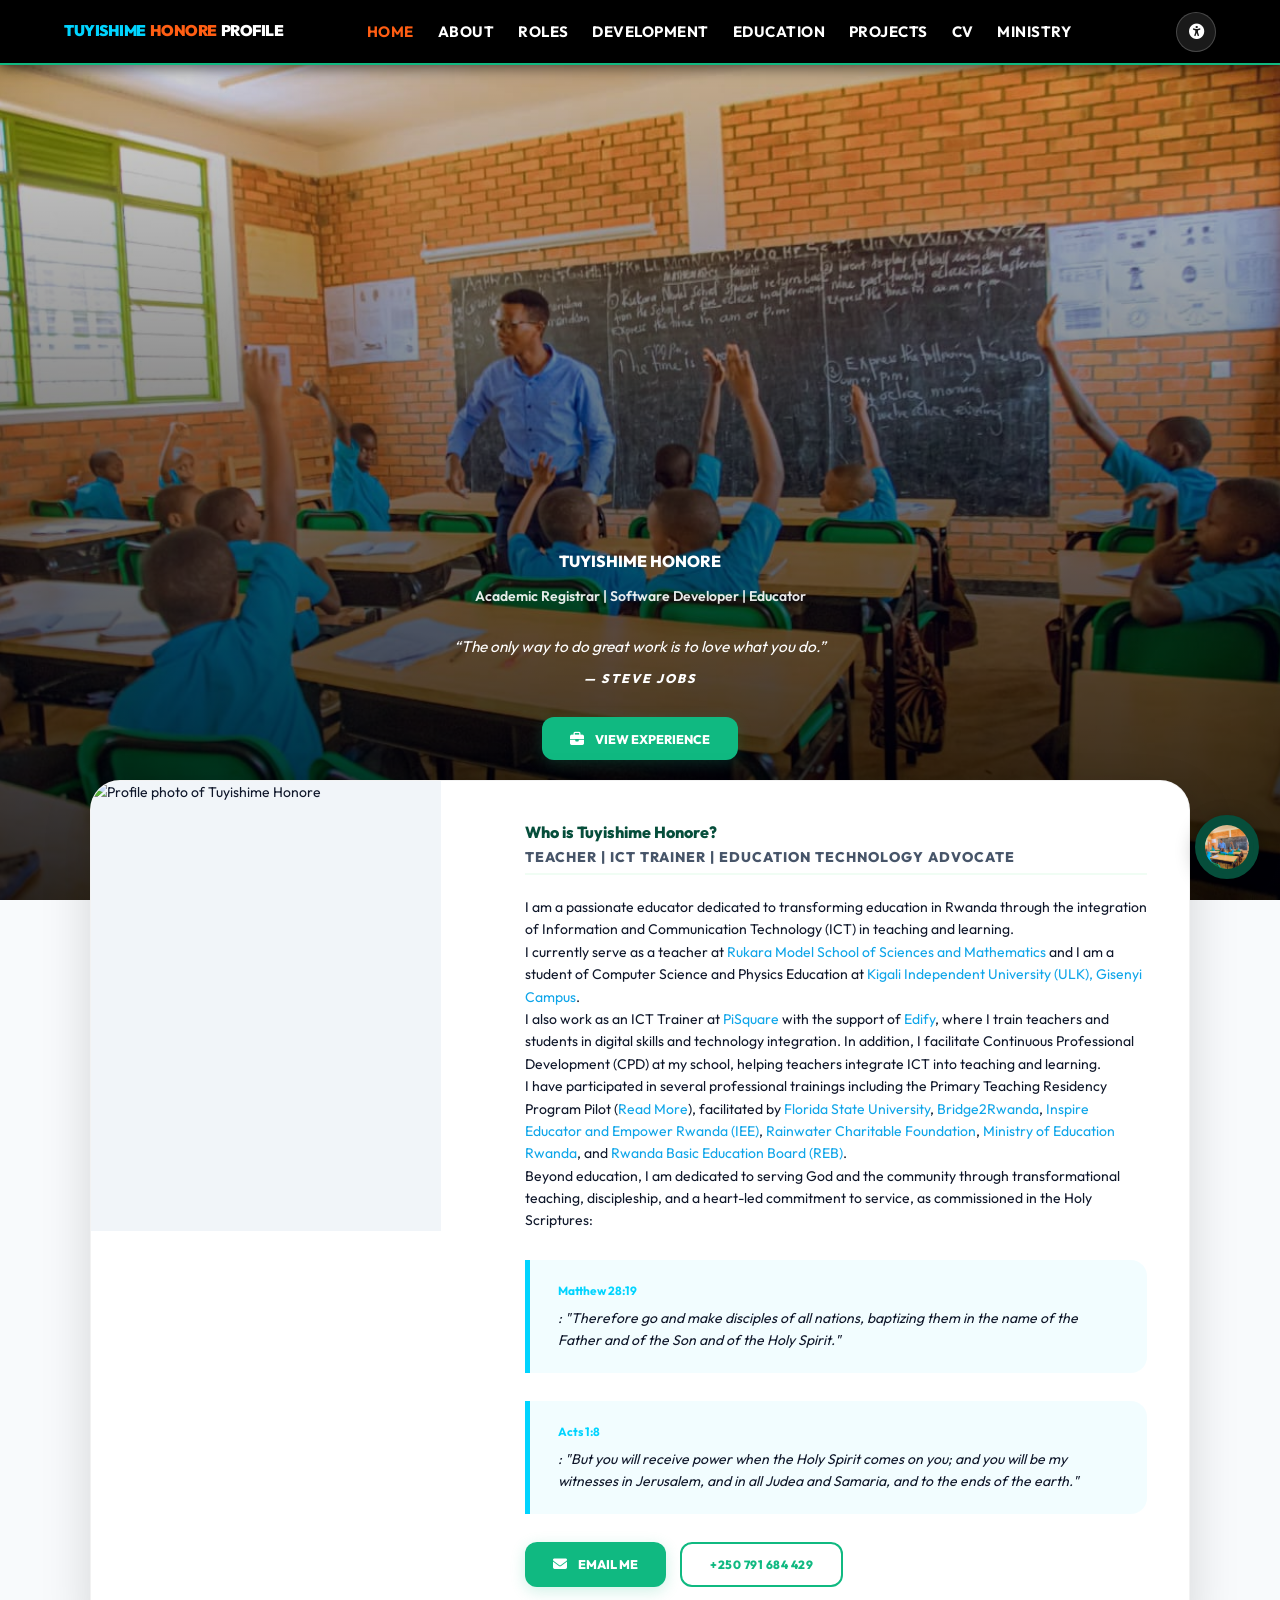
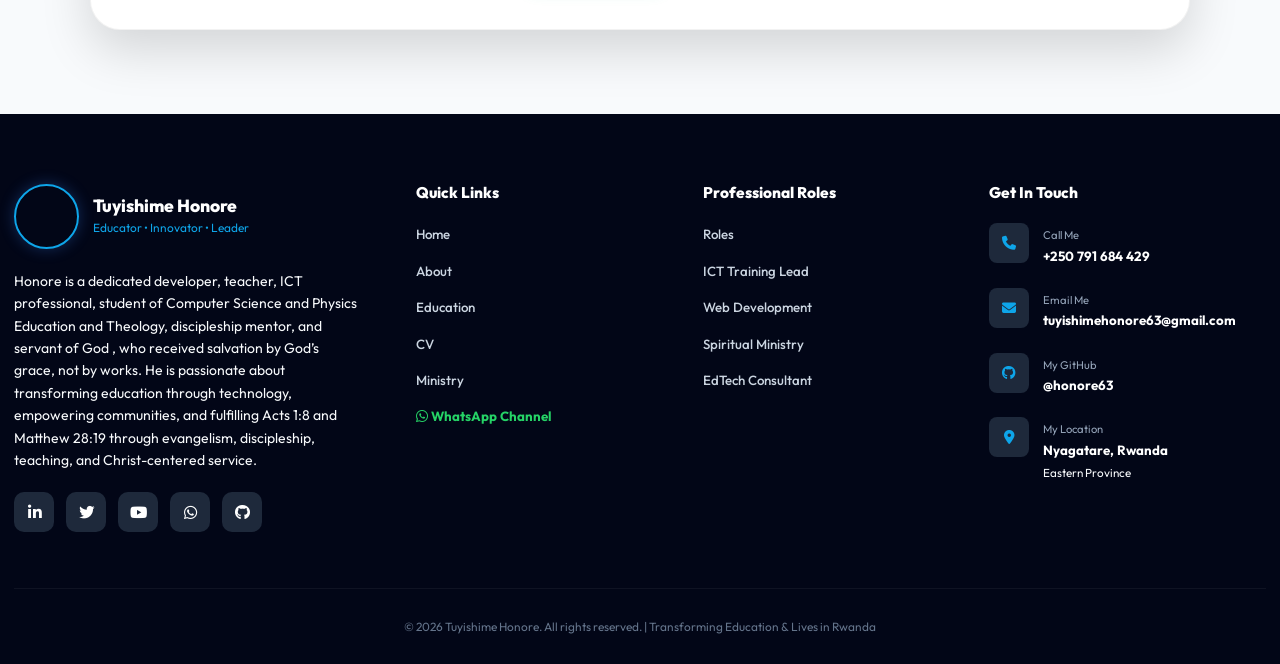
==== frontend/index.html @ 63e13d8d "Accessibility: Optimized organization links for multi-lingual interactivity. Upgraded translation en" ====
<!DOCTYPE html>
<html lang="en">
<head>
  <meta charset="UTF-8" />
  <meta name="viewport" content="width=device-width, initial-scale=1.0" />
  <title>Tuyishime Honore | Educator & Trainer</title>
  <link rel="stylesheet" href="assets/css/styles.css?v=1.3" />
    <link rel="stylesheet" href="https://cdnjs.cloudflare.com/ajax/libs/font-awesome/6.7.2/css/all.min.css" />
    
  <link rel="icon" type="image/jpeg" href="assets/images/WhatsApp%20Image%202026-05-29%20at%204.32.30%20PM.jpeg" />

  <link rel="manifest" href="manifest.json">
  <meta name="apple-mobile-web-app-capable" content="yes">
  <meta name="apple-mobile-web-app-status-bar-style" content="black-translucent">
  <meta name="theme-color" content="#064e3b">
</head>
<body class="home">
  <nav class="nav" aria-label="Primary">
      <div class="nav-brand"><span class="cyan">TUYISHIME</span> <span class="orange">HONORE</span> <span class="white">PROFILE</span></div>
      <div class="nav-toggle" aria-label="Toggle Navigation"><span></span><span></span><span></span></div>
      <div class='nav-links'>
        <a href="index.html" data-i18n="nav-home">Home</a>
        <a href="about.html" data-i18n="nav-about">About</a>
        <a href="roles.html" data-i18n="nav-roles">Roles</a>
        <a href="development.html" data-i18n="nav-dev">Development</a>
        <a href="education.html" data-i18n="nav-edu">Education</a>
        <a href="projects.html" data-i18n="nav-proj">Projects</a>
        <a href="cv.html" data-i18n="nav-cv">CV</a>
        <a href="ministry.html" data-i18n="nav-min">Ministry</a>
      </div>
      <div class="nav-accessibility">
        <button id="acc-btn" class="acc-btn" title="Accessibility Settings" aria-label="Accessibility Settings">
          <i class="fa-solid fa-universal-access"></i>
        </button>
        <div id="acc-dropdown" class="acc-dropdown">
          <div class="acc-section">
            <span class="acc-label" data-i18n="acc-language">Language / Langue</span>
            <div class="lang-switcher">
              <button class="lang-btn active" data-lang="en">
                <img src="https://flagcdn.com/h20/gb.png" alt="English" style="width: 18px;"> EN
              </button>
              <button class="lang-btn" data-lang="fr">
                <img src="https://flagcdn.com/h20/fr.png" alt="Français" style="width: 18px;"> FR
              </button>
            </div>
          </div>
          
          <div class="acc-section">
            <span class="acc-label" data-i18n="acc-font-type">Font Type</span>
            <select id="font-type-selector" class="font-selector">
              <optgroup label="⭐ Top 10 for Portfolio">
                <option value="Inter" selected>Inter</option>
                <option value="Plus Jakarta Sans">Plus Jakarta Sans</option>
                <option value="Poppins">Poppins</option>
                <option value="Manrope">Manrope</option>
                <option value="Outfit">Outfit</option>
                <option value="DM Sans">DM Sans</option>
                <option value="Urbanist">Urbanist</option>
                <option value="Montserrat">Montserrat</option>
                <option value="Sora">Sora</option>
                <option value="Lexend">Lexend</option>
              </optgroup>
              <optgroup label="Sans-Serif">
                <option value="Roboto">Roboto</option>
                <option value="Open Sans">Open Sans</option>
                <option value="Lato">Lato</option>
                <option value="Nunito">Nunito</option>
                <option value="Work Sans">Work Sans</option>
                <option value="Rubik">Rubik</option>
                <option value="Mulish">Mulish</option>
                <option value="Figtree">Figtree</option>
                <option value="Raleway">Raleway</option>
                <option value="Cabin">Cabin</option>
                <option value="Quicksand">Quicksand</option>
                <option value="Noto Sans">Noto Sans</option>
                <option value="Assistant">Assistant</option>
                <option value="Karla">Karla</option>
                <option value="Public Sans">Public Sans</option>
              </optgroup>
              <optgroup label="Serif Fonts">
                <option value="Merriweather">Merriweather</option>
                <option value="Playfair Display">Playfair Display</option>
                <option value="Lora">Lora</option>
                <option value="Cormorant Garamond">Cormorant Garamond</option>
                <option value="Libre Baskerville">Libre Baskerville</option>
                <option value="Crimson Text">Crimson Text</option>
                <option value="EB Garamond">EB Garamond</option>
                <option value="Bitter">Bitter</option>
                <option value="Spectral">Spectral</option>
                <option value="Source Serif Pro">Source Serif Pro</option>
              </optgroup>
              <optgroup label="Monospace Fonts">
                <option value="JetBrains Mono">JetBrains Mono</option>
                <option value="Fira Code">Fira Code</option>
                <option value="Source Code Pro">Source Code Pro</option>
                <option value="IBM Plex Mono">IBM Plex Mono</option>
                <option value="Space Mono">Space Mono</option>
                <option value="Roboto Mono">Roboto Mono</option>
                <option value="Inconsolata">Inconsolata</option>
                <option value="Cousine">Cousine</option>
                <option value="Ubuntu Mono">Ubuntu Mono</option>
                <option value="Anonymous Pro">Anonymous Pro</option>
              </optgroup>
              <optgroup label="Display & Creative">
                <option value="Bebas Neue">Bebas Neue</option>
                <option value="Oswald">Oswald</option>
                <option value="Anton">Anton</option>
                <option value="Archivo Black">Archivo Black</option>
                <option value="Barlow Condensed">Barlow Condensed</option>
              </optgroup>
            </select>
          </div>

          <div class="acc-section">
            <span class="acc-label" data-i18n="acc-font-size">Font Size</span>
            <div class="font-controls">
              <button id="font-minus" class="font-size-btn" title="Decrease font size">-</button>
              <span id="font-display" class="font-display">100%</span>
              <button id="font-plus" class="font-size-btn" title="Increase font size">+</button>
            </div>
          </div>

          <div class="acc-section">
            <span class="acc-label" data-i18n="acc-reader">Screen Reader</span>
            <label class="acc-toggle-container">
              <div class="switch">
                <input type="checkbox" id="screen-reader-toggle">
                <span class="slider"></span>
              </div>
              <span data-i18n="acc-enable-tts">Enable Text-to-Speech</span>
            </label>
          </div>
        </div>
      </div>
    </nav><header style="background-image: url('assets/images/WhatsApp%20Image%202026-05-29%20at%204.32.30%20PM.jpeg'); background-size: cover; background-position: center 10%; background-repeat: no-repeat;">


        <div class="hero-inner">
      <h1 class="hero-title" data-i18n="hero-title">Tuyishime Honore</h1>
      <p class="hero-subtitle" data-i18n="hero-subtitle">Passionate Educator, Evangelist, ICT Trainer &amp; Lifelong Learner</p>

      <div id="hero-quote-container" class="hero-quote-container">
        <p id="hero-quote-text" class="hero-quote-text"></p>
        <cite id="hero-quote-author" class="hero-quote-author"></cite>
      </div>

      <div class="hero-buttons">
        <a class="btn" href="roles.html"><i class="fa-solid fa-briefcase"></i> View Experience</a>
      </div>
    </div>
  </header>
    

  <main class="container" role="main">
        <section class="section" aria-labelledby="home-title">
      <div class="profile-card">
        <div class="profile-image-container">
          <img src="assets/images/profile.jpg" alt="Profile photo of Tuyishime Honore" class="profile-main-img" />
        </div>
        <div class="profile-content">
          <h2 id="home-title" class="profile-name" data-i18n="prof-title">Who is Tuyishime Honore?</h2>
          <h3 class="profile-job" data-i18n="prof-job">Teacher | ICT Trainer | Education Technology Advocate</h3>
          <div class="profile-description">
            <p data-i18n="prof-intro">I am a passionate educator dedicated to transforming education in Rwanda through the integration of Information and Communication Technology (ICT) in teaching and learning.</p>
            <p data-i18n="prof-current">I currently serve as a teacher at <a href="https://rukaramodelschool.com/" target="_blank" rel="noopener noreferrer">Rukara Model School of Sciences and Mathematics</a> and I am a student of Computer Science and Physics Education at <a href="https://ulk.ac.rw" target="_blank" rel="noopener noreferrer">Kigali Independent University (ULK), Gisenyi Campus</a>.</p>
            <p data-i18n="prof-trainer">I also work as an ICT Trainer at <a href="https://www.pisquareltd.com/" target="_blank" rel="noopener noreferrer">PiSquare</a> with the support of <a href="https://edify.org" target="_blank" rel="noopener noreferrer">Edify</a>, where I train teachers and students in digital skills and technology integration. In addition, I facilitate Continuous Professional Development (CPD) at my school, helping teachers integrate ICT into teaching and learning.</p>
            <p data-i18n="prof-training">I have participated in several professional trainings including the Primary Teaching Residency Program Pilot (<a href='https://www.mineduc.gov.rw/news-detail/primary-teacher-residency-pilot-program-for-ttcs-launched' target='_blank' style='color: var(--green-dark); text-decoration: underline;'>Read More</a>), facilitated by <a href="https://www.fsu.edu" target="_blank" rel="noopener noreferrer">Florida State University</a>, <a href="https://bridge2rwanda.org" target="_blank" rel="noopener noreferrer">Bridge2Rwanda</a>, <a href="https://mastercardfdn.org/en/partners/inspire-educate-and-empower-iee-rwanda/" target="_blank" rel="noopener noreferrer">Inspire Educator and Empower Rwanda (IEE)</a>, <a href="https://www.rainwatercharitablefoundation.org" target="_blank" rel="noopener noreferrer">Rainwater Charitable Foundation</a>, <a href="https://www.mineduc.gov.rw" target="_blank" rel="noopener noreferrer">Ministry of Education Rwanda</a>, and <a href="https://www.reb.gov.rw/" target="_blank" rel="noopener noreferrer">Rwanda Basic Education Board (REB)</a>.</p>
            <p data-i18n="prof-ministry">Beyond education, I am dedicated to serving God and the community through transformational teaching, discipleship, and a heart-led commitment to service, as commissioned in the Holy Scriptures:</p>
            <blockquote class="ministry-quote">
              <p><strong>Matthew 28:19</strong>: "Therefore go and make disciples of all nations, baptizing them in the name of the Father and of the Son and of the Holy Spirit."</p>
            </blockquote>
            <blockquote class="ministry-quote">
              <p><strong>Acts 1:8</strong>: "But you will receive power when the Holy Spirit comes on you; and you will be my witnesses in Jerusalem, and in all Judea and Samaria, and to the ends of the earth."</p>
            </blockquote>

            <div class="profile-cta">
              <a href="mailto:tuyishimehonore63@gmail.com" class="btn"><i class="fa-solid fa-envelope"></i> Email Me</a>
              <a href="tel:+250791684429" class="btn btn-outline">+250 791 684 429</a>
            </div>
          </div>
        </div>
      </div>
    </section>
  </main>

          <footer class="site-footer">
    <div class="container">
      <div class="footer-grid-4">
        
        <!-- Col 1: Brand -->
        <div class="footer-col">
          <div class="brand-header">
             <div class="footer-logo-zoom" aria-label="Tuyishime Honore"></div>
             <div>
               <h2>Tuyishime Honore</h2>
               <span class="brand-sub">Educator • Innovator • Leader</span>
             </div>
          </div>
          <p class="brand-desc" data-i18n="footer-brand-desc">Honore is a dedicated developer, teacher, ICT professional, student of Computer Science and Physics Education and Theology, discipleship mentor, and servant of God , who received salvation by God’s grace, not by works. He is passionate about transforming education through technology, empowering communities, and fulfilling Acts 1:8 and Matthew 28:19 through evangelism, discipleship, teaching, and Christ-centered service.</p>
          <div class="footer-socials-square">
             <a href="https://www.linkedin.com/in/tuyishime-honore-212bb62a5" aria-label="LinkedIn" target="_blank"><i class="fa-brands fa-linkedin-in"></i></a>
             <a href="https://x.com/THonore78575" aria-label="Twitter X" target="_blank"><i class="fa-brands fa-twitter"></i></a>
             <a href="https://www.youtube.com/@tuyishimehonore9611" aria-label="YouTube" target="_blank"><i class="fa-brands fa-youtube"></i></a>
             <a href="https://whatsapp.com/channel/0029Vb8NbJZ3AzNOPKJiLX3O" aria-label="WhatsApp" target="_blank"><i class="fa-brands fa-whatsapp"></i></a>
             <a href="https://github.com/honore63" aria-label="GitHub" target="_blank"><i class="fa-brands fa-github"></i></a>
          </div>
        </div>

        <!-- Col 2: Quick Links -->
        <div class="footer-col">
          <h3 data-i18n="footer-links">Quick Links</h3>
          <ul class="clean-links">
            <li><a href="index.html" data-i18n="nav-home">Home</a></li>
            <li><a href="about.html" data-i18n="nav-about">About Honore</a></li>
            <li><a href="education.html" data-i18n="nav-edu">Academic Path</a></li>
            <li><a href="cv.html" data-i18n="nav-cv">Curriculum Vitae</a></li>
            <li><a href="ministry.html" data-i18n="nav-min">Christian Ministry</a></li>


            <li><a href="https://whatsapp.com/channel/0029Vb8NbJZ3AzNOPKJiLX3O" target="_blank" style="color: #25D366; font-weight: 700; margin-top: 0.5rem;"><i class="fa-brands fa-whatsapp"></i> WhatsApp Channel</a></li>
          </ul>
        </div>

        <!-- Col 3: Professional Experience -->
        <div class="footer-col">
          <h3 data-i18n="footer-roles">Professional Roles</h3>
          <ul class="clean-links">
            <li><a href="roles.html" data-i18n="nav-roles">STEM Educator</a></li>
            <li><a href="roles.html">ICT Training Lead</a></li>
            <li><a href="development.html">Web Development</a></li>
            <li><a href="ministry.html">Spiritual Ministry</a></li>
            <li><a href="roles.html">EdTech Consultant</a></li>
          </ul>
        </div>

        <!-- Col 4: Contact -->
        <div class="footer-col">
          <h3 data-i18n="footer-contact">Get In Touch</h3>
          <div class="contact-block">
            <div class="contact-icon"><i class="fa-solid fa-phone"></i></div>
            <div class="contact-text">
              <span>Call Me</span>
              <a href="tel:+250791684429" style="color: #fff; text-decoration: none;"><strong>+250 791 684 429</strong></a>
            </div>
          </div>
          
          <div class="contact-block">
            <div class="contact-icon"><i class="fa-solid fa-envelope"></i></div>
            <div class="contact-text">
              <span>Email Me</span>
              <a href="mailto:tuyishimehonore63@gmail.com" style="color: #fff; text-decoration: none;"><strong>tuyishimehonore63@gmail.com</strong></a>
            </div>
          </div>

          <div class="contact-block">
            <div class="contact-icon"><i class="fa-brands fa-github"></i></div>
            <div class="contact-text">
              <span>My GitHub</span>
              <a href="https://github.com/honore63" target="_blank" style="color: #fff; text-decoration: none;"><strong>@honore63</strong></a>
            </div>
          </div>

          <div class="contact-block">
            <div class="contact-icon"><i class="fa-solid fa-location-dot"></i></div>
            <div class="contact-text">
              <span>My Location</span>
              <strong>Nyagatare, Rwanda</strong>
              <small>Eastern Province</small>
            </div>
          </div>
        </div>

      </div>
      <div class="footer-bottom">
        <p>&copy; 2026 Tuyishime Honore. All rights reserved. | Transforming Education &amp; Lives in Rwanda</p>
      </div>
    </div>
  </footer>

  <div id="ai-widget" class="ai-widget collapsed" aria-label="AI chat assistant">
    <button id="ai-toggle" class="ai-toggle" type="button" aria-expanded="false" aria-label="Chat with Honore" title="Click to open the chat">Chat with Honore</button>
    <div class="ai-panel" role="dialog" aria-label="AI chat">
      <div class="ai-header">
        <div class="ai-profile">
          <img class="ai-avatar" src="assets/images/WhatsApp%20Image%202026-05-29%20at%204.32.30%20PM.jpeg" alt="Honore" />
          <div>
            <div class="ai-name">Honore</div>
            <div class="ai-status">Live chart</div>
          </div>
        </div>
        <button id="ai-close" class="ai-close" type="button" aria-label="Close">&times;</button>
      </div>
      <div class="ai-live" aria-label="Live status">
        <span class="ai-bar"></span>
        <span class="ai-bar"></span>
        <span class="ai-bar"></span>
      </div>
      <div class="ai-messages" id="ai-messages" aria-live="polite"></div>
      <div class="prompt-container">
        <form id="ai-form" class="prompt-box">
          <textarea id="ai-input" class="prompt-input" placeholder="Hi! I'm Honore's AI assistant. Ask me anything about my work." required></textarea>
          <div class="prompt-toolbar">
            <div class="prompt-toolbar-left">
              <label class="prompt-tool-btn" title="Upload a document">
                <input type="file" id="ai-file" accept=".txt,.pdf" style="display:none;" />
                <i class="fa-solid fa-plus"></i>
              </label>
              <span class="prompt-tool-btn"><i class="fa-solid fa-bolt"></i> Fast</span>
              <span class="prompt-tool-btn"><i class="fa-solid fa-angle-up"></i> Gemini</span>
            </div>
            <div class="prompt-toolbar-right">
              <button type="button" class="prompt-tool-btn" title="Voice input"><i class="fa-solid fa-microphone"></i></button>
              <button type="submit" class="prompt-send-btn" title="Send"><i class="fa-solid fa-arrow-right"></i></button>
            </div>
          </div>
        </form>
        <div id="ai-file-status" class="ai-file-status"></div>
      </div>
    </div>
  </div>

  <!-- PDF.js for AI Document Analysis -->
  <script src="https://cdnjs.cloudflare.com/ajax/libs/pdf.js/3.11.174/pdf.min.js"></script>
  <!-- Supabase CDN -->
  <script src="https://cdn.jsdelivr.net/npm/@supabase/supabase-js@2"></script>
  <!-- Supabase Client Initialization -->
  <script src="../database/supabaseClient.js"></script>
  <script src="assets/js/script.js?v=1.1"></script>
  <!-- Reusable Modal for Document Previews -->
  <div id='cv-modal' class='modal' role='dialog' aria-modal='true' aria-labelledby='modal-title' style='display: none;'>
    <div class='modal-content'>
      <div class='modal-header'>
        <h3 id='modal-title'>Document Preview</h3>
        <button id='modal-close' class='modal-close' aria-label='Close modal'>&times;</button>
      </div>
      <div class='modal-body'>
        <iframe id='modal-iframe' src='' title='Document Preview'></iframe>
      </div>
    </div>
  </div>
  
  <!-- Custom PWA Install Prompt -->
  <div id="pwa-install-banner" style="display: none; position: fixed; bottom: 20px; left: 20px; right: 20px; background: var(--green-dark); color: white; padding: 1.5rem; border-radius: 16px; box-shadow: 0 10px 30px rgba(0,0,0,0.3); z-index: 9999; align-items: center; justify-content: space-between; border: 1px solid var(--green-medium); animation: slideUp 0.5s ease-out;">
    <div style="display: flex; align-items: center; gap: 1rem;">
      <img src="assets/images/favicon-circle.png" style="width: 45px; height: 45px; border-radius: 12px;" alt="App Icon">
      <div>
        <h4 style="margin: 0; font-size: 1rem;">Install Honore's App</h4>
        <p style="margin: 0; font-size: 0.8rem; opacity: 0.8;">Access the portfolio faster from your home screen!</p>
      </div>
    </div>
    <div style="display: flex; gap: 0.8rem;">
      <button id="pwa-install-btn" style="background: var(--green-medium); color: white; border: none; padding: 0.6rem 1.2rem; border-radius: 8px; font-weight: 700; cursor: pointer; white-space: nowrap;">Install</button>
      <button id="pwa-close-btn" style="background: transparent; color: white; border: 1px solid rgba(255,255,255,0.3); padding: 0.6rem 0.8rem; border-radius: 8px; cursor: pointer;">&times;</button>
    </div>
  </div>

  <style>
    @keyframes slideUp { from { transform: translateY(100px); opacity: 0; } to { transform: translateY(0); opacity: 1; } }
  </style>

  <script>
    let deferredPrompt;
    const installBanner = document.getElementById('pwa-install-banner');
    const installBtn = document.getElementById('pwa-install-btn');
    const closeBtn = document.getElementById('pwa-close-btn');

    window.addEventListener('beforeinstallprompt', (e) => {
      // Prevent the default browser prompt
      e.preventDefault();
      // Stash the event so it can be triggered later.
      deferredPrompt = e;
      // Show our custom banner
      installBanner.style.display = 'flex';
    });

    installBtn.addEventListener('click', async () => {
      if (deferredPrompt) {
        // Show the install prompt
        deferredPrompt.prompt();
        // Wait for the user to respond to the prompt
        const { outcome } = await deferredPrompt.userChoice;
        console.log('User response to the install prompt:', outcome);
        // We've used the prompt, and can't use it again, throw it away
        deferredPrompt = null;
        // Hide our banner
        installBanner.style.display = 'none';
      }
    });

    closeBtn.addEventListener('click', () => {
      installBanner.style.display = 'none';
    });
  </script>
  <script>
    document.addEventListener('DOMContentLoaded', () => {
      const currentPage = window.location.pathname.split('/').pop() || 'index.html';
      const navLinks = document.querySelectorAll('.nav-links a');
      navLinks.forEach(link => {
        if (link.getAttribute('href') === currentPage) {
          link.classList.add('active');
        }
      });
    });
  </script>
</body>
</html>
---- frontend/assets/css/styles.css ----
/* 
   Tuyishime Honore's Portfolio - Main Stylesheet
   Optimized & Refactored for Desktop & Mobile Excellence
   A Antigravity AI Production
*/

:root {
  /* Color Palette */
  --green-dark: #064e3b;
  --green-medium: #10b981;
  --green-light: #f0fdf4;
  --accent-orange: #f97316;
  --accent-blue: #0ea5e9;
  --brand-cyan: #00d4ff;
  --brand-orange: #ff5e13;
  --text: #0f172a;
  --muted: #475569;
  --white: #ffffff;
  --black: #000000;
  
  /* Shadows & Radius */
  --card-bg: rgba(255, 255, 255, 1);
  --card-shadow: 0 10px 25px -5px rgba(0, 0, 0, 0.04), 0 8px 10px -6px rgba(0, 0, 0, 0.04);
  --card-shadow-hover: 0 20px 25px -5px rgba(0, 0, 0, 0.08), 0 8px 10px -6px rgba(0, 0, 0, 0.08);
  --radius: 20px;
  --max-width: 1300px;
  
  /* Typography */
  --font: 'Georgia', 'Times New Roman', Times, serif;
  --header-height: 65px; /* Slimmer professional navbar */
}

/* === Base Resets === */
* {
  box-sizing: border-box;
  margin: 0;
  padding: 0;
}

html {
  scroll-behavior: smooth;
  font-size: 16px; /* Standard professional base size */
  overflow-x: hidden;
  /* Hide scrollbar for Chrome, Safari and Opera */
  &::-webkit-scrollbar {
    display: none;
  }
  /* Hide scrollbar for IE, Edge and Firefox */
  -ms-overflow-style: none;  /* IE and Edge */
  scrollbar-width: none;  /* Firefox */
}

body {
  font-family: var(--font);
  color: var(--text);
  background: #f8fafc;
  line-height: 1.6; /* Improved readability for Georgia serif */
  font-size: 1rem;
  overflow-x: hidden;
  opacity: 0;
  animation: fadeInBody 0.8s ease-out forwards;
}

@keyframes fadeInBody {
  from { opacity: 0; }
  to { opacity: 1; }
}

body.nav-open {
  overflow: hidden;
}

a {
  color: var(--accent-blue);
  text-decoration: none;
  transition: all 0.3s ease;
}

a:hover {
  color: var(--green-medium);
}

img {
  max-width: 100%;
  display: block;
}

.container {
  width: min(100% - 2rem, var(--max-width));
  margin: 0 auto;
}

/* === Typography === */
h1, h2, h3, h4, h5, h6 {
  font-weight: 800;
  line-height: 1.2;
  color: var(--green-dark);
}

h1 { font-size: 1.143rem; } /* 16px / 14px */
h2 { font-size: 1.143rem; }
h3 { font-size: 1.143rem; }
h4 { font-size: 1.071rem; } /* 15px / 14px */

.section-title {
  text-align: center;
  margin-bottom: 3rem;
  position: relative;
}

.section-subtitle {
  text-align: center;
  color: var(--muted);
  max-width: 700px;
  margin: -2.5rem auto 3rem;
  font-size: 1.071rem; /* 15px */
}

/* === Navigation === */
.nav {
  position: fixed !important;
  top: 0 !important;
  left: 0 !important;
  width: 100% !important;
  height: var(--header-height);
  -webkit-transform: translateZ(0);
  transform: translateZ(0); /* Force hardware acceleration */
  -webkit-backface-visibility: hidden;
  backface-visibility: hidden;
  display: flex;
  justify-content: space-between;
  align-items: center;
  padding: 0 5%;
  z-index: 5000;
  background: rgba(6, 78, 59, 0.95); /* Sleek dark green with slight transparency */
  backdrop-filter: blur(10px);
  box-shadow: 0 4px 12px rgba(0,0,0,0.5);
  border-bottom: 2px solid var(--green-medium);
  transition: background 0.3s ease, box-shadow 0.3s ease, padding 0.3s ease;
}

.nav.scrolled {
  background: rgba(0, 0, 0, 0.9);
  padding: 0 4%;
}

body.nav-open {
  overflow: hidden;
}

/* Removed dynamic scrolling effects to keep the navbar 'static' in appearance */
body.home .nav {
  background: #000000;
}

body.home .nav-links a { color: var(--white); }
body.home .nav-brand .white { color: var(--white); }

.nav-links a.active { 
  background: transparent;
}

.nav-toggle span { background: var(--white); }

.nav-brand {
  font-size: 1.1rem;
  font-weight: 900;
  text-transform: uppercase;
  letter-spacing: -0.5px;
  display: flex;
  gap: 0.3rem;
}

.nav-brand .cyan { color: var(--brand-cyan); }
.nav-brand .orange { color: var(--brand-orange); }
.nav-brand .white { color: var(--white); }

.nav-links {
  display: flex;
  gap: 0.5rem;
  align-items: center;
}

.nav-links a {
  padding: 0.4rem 0.6rem;
  font-weight: 700;
  font-size: 15px; /* Requested size */
  color: var(--white) !important; /* White text on black bar */
  text-transform: uppercase;
  letter-spacing: 0.5px;
  border-radius: 8px;
  transition: all 0.25s ease;
  white-space: nowrap;
}

.nav-links a:hover,
.nav-links a.active {
  background: transparent;
  color: var(--brand-orange) !important;
}

@media (max-width: 1100px) {
  .nav-links a {
    padding: 0.5rem 0.6rem;
    font-size: 0.75rem;
  }
}

.nav-toggle {
  display: none;
  flex-direction: column;
  gap: 5px;
  cursor: pointer;
}

.nav-toggle span {
  width: 30px;
  height: 3px;
  background: var(--white); /* White bars on black navbar */
  transition: 0.3s ease;
}

.nav-toggle.active span:nth-child(1) {
  transform: translateY(8px) rotate(45deg);
}
.nav-toggle.active span:nth-child(2) {
  opacity: 0;
}
.nav-toggle.active span:nth-child(3) {
  transform: translateY(-8px) rotate(-45deg);
}

/* === Landing Header (Hero) === */
body.home header {
  min-height: 100vh;
  position: relative;
  background-image: url('../images/WhatsApp%20Image%202026-05-29%20at%204.32.30%20PM.jpeg');
  background-position: center 10%;
  background-size: cover;
  background-repeat: no-repeat;
  background-attachment: scroll;
  background-color: var(--green-dark);
  display: flex;
  align-items: flex-end; /* Move content to bottom */
  justify-content: center;
  text-align: center;
  padding: 100px 1rem 8rem; /* Increased bottom padding */
  overflow: hidden;
}

body.home header::before {
  content: "";
  position: absolute;
  inset: 0;
  background: linear-gradient(180deg, rgba(0,0,0,0.1) 0%, rgba(0,0,0,0.5) 50%, rgba(0,0,0,0.8) 100%);
  z-index: 1;
  pointer-events: none;
}

.hero-inner {
  position: relative;
  z-index: 2;
  color: var(--white);
  max-width: 900px;
  padding: 2rem;
}

.hero-title {
  color: var(--white);
  text-transform: uppercase;
  margin-bottom: 1rem;
}

.hero-subtitle {
  font-size: 1rem;
  font-weight: 600;
  margin-bottom: 2rem;
  color: rgba(255,255,255,0.9);
}

.hero-quote-container {
  margin: 2rem auto;
  opacity: 0;
  transition: opacity 1s ease;
}

.hero-quote-container.fade-in { opacity: 1; }

.hero-quote-text {
  font-size: 1.1rem;
  font-style: italic;
  margin-bottom: 0.5rem;
}

.hero-quote-author {
  font-weight: 800;
  text-transform: uppercase;
  letter-spacing: 2px;
  font-size: 0.9rem;
}

.hero-buttons {
  display: flex;
  gap: 1.5rem;
  justify-content: center;
  flex-wrap: wrap;
}

/* === Components: Modal === */
.modal {
  position: fixed;
  inset: 0;
  background: rgba(0, 0, 0, 0.85);
  z-index: 3000;
  display: none;
  align-items: center;
  justify-content: center;
  padding: 2rem;
  backdrop-filter: blur(8px);
  opacity: 0;
  transition: opacity 0.3s ease;
}

.modal.active {
  opacity: 1;
}

.modal-content {
  background: var(--white);
  width: 100%;
  max-width: 1000px;
  height: 90vh;
  border-radius: 20px;
  display: flex;
  flex-direction: column;
  overflow: hidden;
  box-shadow: 0 25px 50px -12px rgba(0, 0, 0, 0.5);
  transform: translateY(20px);
  transition: transform 0.3s ease;
}

.modal.active .modal-content {
  transform: translateY(0);
}

.modal-header {
  padding: 1.2rem 2rem;
  display: flex;
  justify-content: space-between;
  align-items: center;
  border-bottom: 1px solid #e2e8f0;
}

.modal-body {
  flex: 1;
  background: #f8fafc;
}

.modal-body iframe {
  width: 100%;
  height: 100%;
  border: none;
}

.modal-close {
  background: none;
  border: none;
  font-size: 2rem;
  cursor: pointer;
  color: var(--muted);
  line-height: 1;
}

/* === Components: Education Timeline === */
.timeline {
  position: relative;
  max-width: 900px;
  margin: 4rem auto;
  padding-left: 2rem;
}

.timeline::before {
  content: "";
  position: absolute;
  left: 0;
  top: 0;
  bottom: 0;
  width: 4px;
  background: var(--green-medium);
  border-radius: 2px;
}

.timeline-item {
  position: relative;
  margin-bottom: 3rem;
  padding-left: 3rem;
}

.timeline-item::before {
  content: "";
  position: absolute;
  left: -8px;
  top: 5px;
  width: 20px;
  height: 20px;
  background: var(--white);
  border: 4px solid var(--green-medium);
  border-radius: 50%;
  z-index: 2;
}

.timeline-date {
  font-weight: 800;
  color: var(--green-medium);
  text-transform: uppercase;
  font-size: 0.9rem;
  margin-bottom: 0.5rem;
  display: block;
}

/* === Accessibility: High Contrast === */
body.high-contrast {
  background: #000 !important;
  color: #fff !important;
}

body.high-contrast .card, 
body.high-contrast .nav,
body.high-contrast .modal-content {
  background: #000 !important;
  border: 2px solid #fff !important;
}

body.high-contrast * {
  color: #fff !important;
}

body.high-contrast a {
  text-decoration: underline !important;
  color: #0ff !important;
}

body.high-contrast .btn {
  background: #fff !important;
  color: #000 !important;
  border: 2px solid #000 !important;
}

/* Compact headers for subpages */
header.compact {
  height: var(--header-height);
  background: var(--white);
  overflow: visible;
  position: relative;
  z-index: 100;
}

/* === Buttons === */
.btn {
  display: inline-flex;
  align-items: center;
  justify-content: center;
  gap: 0.8rem;
  padding: 0.8rem 2rem;
  font-weight: 800;
  text-transform: uppercase;
  font-size: 0.9rem;
  border-radius: 12px;
  transition: all 0.3s cubic-bezier(0.4, 0, 0.2, 1);
  cursor: pointer;
  border: none;
  background: var(--green-medium);
  color: var(--white);
  box-shadow: 0 4px 15px rgba(16, 185, 129, 0.2);
}

.btn-outline {
  background: transparent;
  border: 1.5px solid var(--green-medium);
  color: var(--green-medium);
  transition: all 0.3s ease;
}

.btn-outline:hover {
  background: var(--green-medium);
  color: white;
}

/* Chat Button Container */
.ai-button-container {
  display: flex;
  gap: 0.5rem;
  margin-top: 0.8rem;
  flex-wrap: wrap;
}

.btn:hover {
  transform: translateY(-3px);
  background: var(--green-dark);
  box-shadow: 0 10px 25px rgba(6, 78, 59, 0.3);
}

.btn-outline {
  background: transparent;
  border: 2.5px solid var(--green-medium); /* Bolder border as in screenshot */
  color: var(--green-medium);
  box-shadow: none;
  font-size: 0.85rem;
  letter-spacing: 0.5px;
}

.btn-outline:hover {
  background: var(--green-medium);
  color: var(--white);
}

/* === Components: Cards === */
.card, .profile-card, .role-item, .bible-card {
  background: var(--white);
  border-radius: 30px; /* More rounded as in screenshot */
  padding: 2.5rem;
  box-shadow: 0 10px 30px rgba(0, 0, 0, 0.05);
  transition: all 0.4s cubic-bezier(0.4, 0, 0.2, 1);
  border: 1px solid rgba(0, 0, 0, 0.05);
  display: flex;
  flex-direction: column;
  justify-content: flex-start;
  height: 100%;
  position: relative;
}

.doc-card-actions {
  display: flex;
  flex-wrap: wrap;
  gap: 0.8rem;
  margin-top: auto;
  padding-top: 1.5rem;
}

.btn-view, .btn-download {
  flex: 1;
  min-width: 140px;
  padding: 0.7rem 1.2rem !important;
  font-size: 0.8rem !important;
  gap: 0.5rem !important;
  border-radius: 10px !important;
}

.btn-view {
  background: var(--accent-blue) !important;
  box-shadow: 0 4px 12px rgba(14, 165, 233, 0.2);
}

.btn-view:hover {
  background: #0369a1 !important;
  transform: translateY(-2px);
}

.btn-download {
  background: var(--green-medium) !important;
}

.btn-download:hover {
  background: var(--green-dark) !important;
  transform: translateY(-2px);
}

.btn i {
  font-size: 1rem;
  transition: transform 0.2s ease;
}

.btn:hover i {
  transform: scale(1.2);
}

.card h3 {
  font-size: 1.4rem;
  margin-bottom: 1rem;
  color: var(--green-dark);
  font-family: var(--font); /* Use Georgia as requested earlier */
}

.card p {
  font-size: 0.95rem;
  color: var(--muted);
  line-height: 1.6;
  margin-bottom: 2rem;
  flex-grow: 1;
}

/* Card Accent Classes */
.card-blue { border-top: 6px solid var(--accent-blue) !important; }
.card-red { border-top: 6px solid #e11d48 !important; }
.card-green { border-top: 6px solid var(--green-medium) !important; }
.card-orange { border-top: 6px solid var(--accent-orange) !important; }
.card-cyan { border-top: 6px solid var(--brand-cyan) !important; }
.card-dark { border-top: 6px solid var(--green-dark) !important; }

.card:hover, .profile-card:hover {
  transform: translateY(-8px);
  box-shadow: var(--card-shadow-hover);
}

.profile-card {
  display: grid;
  grid-template-columns: 350px 1fr;
  gap: 3rem;
  max-width: 1100px;
  margin: -120px auto 6rem; /* Pushed up into the hero section */
  position: relative;
  z-index: 10;
  padding: 0;
  overflow: hidden;
  box-shadow: 0 20px 50px rgba(0,0,0,0.15);
}

.profile-image-container {
  width: 100%;
  height: 450px;
}

.profile-main-img {
  width: 100%;
  height: 100%;
  object-fit: cover;
  object-position: center 20%;
  background: #f1f5f9;
}

.profile-content {
  padding: 3rem;
  display: flex;
  flex-direction: column;
  justify-content: center;
}

.profile-name { font-size: 1.143rem; margin-bottom: 0.5rem; }
.profile-job { 
  font-size: 1rem; 
  color: var(--muted); 
  text-transform: uppercase; 
  letter-spacing: 1px;
  margin-bottom: 1.5rem;
  padding-bottom: 0.5rem;
  border-bottom: 2px solid var(--green-light);
}

/* === Components: Card Grids === */
.card-grid {
  display: grid;
  grid-template-columns: repeat(2, 1fr); /* 2 columns as requested */
  gap: 2rem;
  margin-bottom: 3.5rem;
}

@media (max-width: 900px) {
  .card-grid {
    grid-template-columns: 1fr; /* Single column on tablets/mobile */
  }
}

/* === Components: CV & Skills Utilities === */
.cv-quick-facts {
  display: grid;
  grid-template-columns: repeat(auto-fit, minmax(200px, 1fr));
  gap: 1.5rem;
  padding: 1.5rem;
  background: #f8fafc;
  border-radius: 12px;
  margin-top: 1.5rem;
}

.fact-item { display: flex; flex-direction: column; gap: 0.2rem; }
.fact-label { font-size: 0.75rem; text-transform: uppercase; color: var(--muted); font-weight: 700; }
.fact-value { font-weight: 800; color: var(--green-dark); }

.doc-card {
  display: flex !important;
  flex-direction: column;
  justify-content: space-between;
  height: 100%;
}

.doc-card-actions {
  display: flex;
  gap: 0.8rem;
  margin-top: 1.5rem;
  flex-wrap: wrap;
}

.doc-card-actions .btn {
  padding: 0.5rem 1rem;
  font-size: 0.8rem;
  flex: 1;
  min-width: 120px;
}

.skills-group { margin-bottom: 2rem; }
.skills-pills { display: flex; flex-wrap: wrap; gap: 0.6rem; margin-top: 0.8rem; }
.skill-pill { 
  background: var(--green-light); 
  color: var(--green-dark); 
  padding: 0.4rem 0.8rem; 
  border-radius: 8px; 
  font-size: 0.85rem; 
  font-weight: 700;
  border: 1px solid rgba(16, 185, 129, 0.1);
  transition: all 0.2s ease;
}

.skill-pill:hover {
  background: var(--green-medium);
  color: var(--white);
  transform: translateY(-2px);
}

.role-meta {
  color: var(--green-medium);
  font-weight: 700;
  font-size: 0.9rem;
  margin-bottom: 1rem;
}

/* === Components: Ministry & Bible Cards === */
.bible-card {
  padding: 2.5rem;
  background: var(--white);
  border-radius: var(--radius);
  box-shadow: var(--card-shadow);
  text-align: center;
  border: 1px solid rgba(0, 0, 0, 0.05);
  transition: all 0.3s ease;
}

.bible-card:hover {
  transform: translateY(-5px);
  box-shadow: var(--card-shadow-hover);
}

.bible-card h4 {
  color: var(--green-dark);
  margin-bottom: 1rem;
  font-size: 1.2rem;
}

.bible-card p {
  font-style: italic;
  font-size: 1rem;
  color: var(--muted);
  line-height: 1.6;
}

.bible-card cite {
  display: block;
  margin-top: 1rem;
  font-weight: 800;
  color: var(--green-medium);
  font-size: 0.85rem;
  text-transform: uppercase;
  letter-spacing: 1px;
}

.theology-grid {
  grid-template-columns: repeat(auto-fit, minmax(320px, 1fr));
}

/* === Components: Partners & Lists === */
.partner-list {
  display: grid;
  grid-template-columns: repeat(auto-fit, minmax(180px, 1fr));
  gap: 1rem;
  margin: 1.5rem 0;
}

.partner-link {
  display: flex !important;
  align-items: center;
  gap: 0.8rem;
  color: var(--text) !important;
  font-size: 0.95rem;
  font-weight: 600;
  padding: 0.5rem;
  border-radius: 8px;
  background: var(--white);
  border: 1px solid rgba(0,0,0,0.05);
}

.partner-link:hover {
  background: var(--green-light);
  transform: translateX(5px);
}

.bullet-list {
  list-style: none;
  padding: 0;
  margin: 1rem 0;
}

.bullet-list li {
  display: flex;
  align-items: flex-start;
  gap: 0.8rem;
  margin-bottom: 0.8rem;
  font-size: 0.95rem;
  color: var(--muted);
}

.bullet-list li i {
  color: var(--green-medium);
  margin-top: 0.3rem;
}

.badge {
  display: inline-block;
  padding: 0.4rem 1rem;
  border-radius: 20px;
  font-size: 0.75rem;
  font-weight: 800;
  text-transform: uppercase;
  letter-spacing: 0.5px;
  background: var(--green-light);
  color: var(--green-dark);
}

.profile-cta {
  display: flex;
  gap: 1rem;
  margin-top: 2rem;
  flex-wrap: wrap;
}

/* === Role Items === */
.role-list {
  display: flex;
  flex-direction: column;
  gap: 2rem;
}

.role-item {
  display: flex;
  flex-direction: column;
  gap: 1.5rem;
}

.role-header {
  display: flex;
  justify-content: space-between;
  align-items: flex-start;
  flex-wrap: wrap;
  gap: 1rem;
}

.role-badge {
  background: var(--green-light);
  color: var(--green-dark);
  padding: 0.5rem 1rem;
  font-weight: 800;
  font-size: 0.8rem;
  border-radius: 8px;
}

/* === Ministry Quote === */
.ministry-quote {
  border-left: 5px solid var(--brand-cyan);
  background: rgba(0, 212, 255, 0.05);
  padding: 1.5rem 2rem;
  margin: 2rem 0;
  border-radius: 0 16px 16px 0;
  font-style: italic;
}

.ministry-quote strong {
  display: block;
  margin-bottom: 0.5rem;
  color: var(--brand-cyan);
  font-style: normal;
  font-size: 0.85rem;
}

/* === Footer === */
.site-footer {
  background: #020617;
  color: #f8fafc;
  padding: 5rem 0 2rem;
  margin-top: 5rem;
}

.footer-grid-4 {
  display: grid;
  grid-template-columns: 1.5fr 1fr 1fr 1.2fr;
  gap: 4rem;
  margin-bottom: 4rem;
}

.brand-header {
  display: flex;
  align-items: center;
  gap: 1rem;
  margin-bottom: 1.5rem;
}

.footer-logo-zoom {
  width: 65px;
  height: 65px;
  border-radius: 50%;
  background: url('../images/profile.jpg') center 25%/220% no-repeat;
  border: 2px solid var(--accent-blue);
  box-shadow: 0 0 15px rgba(59, 130, 246, 0.3);
}

.brand-header h2 { color: var(--white); font-size: 1.25rem; margin: 0; }
.brand-sub { color: var(--accent-blue); font-size: 0.85rem; }

.footer-socials-square {
  display: flex;
  gap: 12px;
  margin-top: 1.5rem;
}

.footer-socials-square a {
  width: 40px;
  height: 40px;
  background: #1e293b;
  color: var(--white);
  border-radius: 10px;
  display: flex;
  align-items: center;
  justify-content: center;
  font-size: 1.1rem;
}

.footer-socials-square a:hover {
  background: var(--accent-blue);
  transform: translateY(-3px);
}

.footer-col h3 { color: var(--white); font-size: 1.1rem; margin-bottom: 1.5rem; }

.clean-links { list-style: none; display: flex; flex-direction: column; gap: 1rem; }
.clean-links a { color: #cbd5e1; font-size: 0.95rem; font-weight: 500; }
.clean-links a:hover { color: var(--accent-blue); text-decoration: underline; }

.contact-block { display: flex; gap: 1rem; margin-bottom: 1.5rem; }
.contact-icon { 
  width: 40px; height: 40px; background: #1e293b; border-radius: 8px;
  display: flex; align-items: center; justify-content: center; color: var(--accent-blue);
}
.contact-text strong { display: block; color: var(--white); font-size: 0.95rem; }
.contact-text span { font-size: 0.8rem; color: #94a3b8; }

.footer-bottom { 
  padding-top: 2rem; border-top: 1px solid rgba(255,255,255,0.05);
  text-align: center; color: #64748b; font-size: 0.85rem;
}

/* === AI Widget === */
.ai-widget {
  position: fixed;
  bottom: 1.5rem; /* Moved closer to the corner */
  right: 1.5rem;  /* Moved closer to the corner */
  z-index: 2000;
  max-width: 380px;
  width: calc(100% - 3rem);
  display: flex;
  flex-direction: column-reverse;
  align-items: flex-end;
}

.ai-toggle {
  width: 75px;
  height: 75px;
  border-radius: 50% !important;
  background: var(--green-dark) !important;
  border: 5px solid var(--green-dark) !important;
  padding: 0;
  display: flex;
  align-items: center;
  justify-content: center;
  box-shadow: 0 4px 20px rgba(0,0,0,0.3);
  overflow: hidden;
  transition: all 0.3s cubic-bezier(0.175, 0.885, 0.32, 1.275);
}

.ai-toggle:hover {
  transform: scale(1.1) rotate(5deg);
}

.ai-avatar-mini {
  width: 100%;
  height: 100%;
  object-fit: cover;
}

.ai-panel {
  background: var(--white);
  border-radius: 20px;
  box-shadow: 0 20px 50px rgba(0,0,0,0.2);
  margin-bottom: 1rem;
  overflow: hidden;
  display: flex;
  flex-direction: column;
  height: clamp(350px, 70vh, 550px);
  width: 100%;
}

.ai-widget.collapsed .ai-panel { display: none; }
.ai-widget.collapsed .ai-toggle { width: 64px; height: 64px; border-radius: 50%; padding: 0; }
.ai-widget.collapsed .ai-toggle .ai-toggle-text { display: none; }

.ai-avatar-mini { width: 44px; height: 44px; border-radius: 50%; object-fit: cover; }

.ai-header { 
  padding: 1rem; background: var(--green-dark); color: var(--white);
  display: flex; justify-content: space-between; align-items: center;
}
.ai-profile { display: flex; align-items: center; gap: 0.8rem; }
.ai-avatar { width: 40px; height: 40px; border-radius: 50%; object-fit: cover; border: 2px solid rgba(255,255,255,0.3); }
.ai-status { font-size: 0.7rem; opacity: 0.8; }
.ai-close { background: none; border: none; color: white; font-size: 1.5rem; cursor: pointer; }

.ai-messages { flex: 1; padding: 1.5rem; overflow-y: auto; background: #f8fafc; display: flex; flex-direction: column; gap: 1rem; font-family: system-ui, -apple-system, 'Segoe UI', Roboto, sans-serif; }
.ai-message-bubble { padding: 1rem; border-radius: 18px; max-width: 85%; font-size: 0.95rem; line-height: 1.5; }
.ai-message-bubble.bot { background: var(--white); color: var(--text); align-self: flex-start; border-bottom-left-radius: 4px; box-shadow: 0 4px 15px rgba(0,0,0,0.05); }
.ai-message-bubble.user { background: var(--green-medium); color: var(--white); align-self: flex-end; border-bottom-right-radius: 4px; box-shadow: 0 4px 15px rgba(16, 185, 129, 0.2); }

/* === Prompt-Style Chat Input === */
.prompt-container {
  border-top: 1px solid #e2e8f0;
  font-family: system-ui, -apple-system, 'Segoe UI', Roboto, sans-serif;
}

.prompt-box {
  padding: 1.2rem 1.2rem 0.8rem;
  background: #f5f5f0;
  display: flex;
  flex-direction: column;
  gap: 0.8rem;
  border-radius: 12px;
}

.prompt-input {
  width: 100%;
  min-height: 60px; /* Provides the 'text space' requested */
  padding: 0;
  border: none;
  background: transparent;
  font-size: 0.95rem;
  font-family: inherit;
  color: var(--text);
  outline: none;
  resize: none;
}

.prompt-input::placeholder {
  color: #94a3b8;
}

.prompt-toolbar {
  display: flex;
  justify-content: space-between;
  align-items: center;
}

.prompt-toolbar-left,
.prompt-toolbar-right {
  display: flex;
  align-items: center;
  gap: 0.4rem;
}

.prompt-tool-btn {
  display: inline-flex;
  align-items: center;
  gap: 0.3rem;
  padding: 0.3rem 0.6rem;
  border: none;
  background: transparent;
  color: #64748b;
  font-size: 0.8rem;
  font-weight: 500;
  font-family: inherit;
  cursor: pointer;
  border-radius: 6px;
  transition: background 0.15s ease, color 0.15s ease;
  white-space: nowrap;
}

.prompt-tool-btn:hover {
  background: rgba(0,0,0,0.06);
  color: var(--text);
}

.prompt-tool-btn i {
  font-size: 0.85rem;
}

.prompt-send-btn {
  width: 32px;
  height: 32px;
  border-radius: 50%;
  border: none;
  background: var(--green-medium);
  color: white;
  display: flex;
  align-items: center;
  justify-content: center;
  cursor: pointer;
  font-size: 0.85rem;
  transition: background 0.2s ease, transform 0.15s ease;
  flex-shrink: 0;
}

.prompt-send-btn:hover {
  background: var(--green-dark);
  transform: scale(1.1);
}

.ai-file-status {
  padding: 0.4rem 1rem;
  font-size: 0.8rem;
  font-family: system-ui, -apple-system, sans-serif;
}

.prompt-tool-btn.active {
    color: var(--green-medium);
}

@keyframes pulse {
  0% { opacity: 1; transform: scale(1); }
  50% { opacity: 0.5; transform: scale(1.2); }
  100% { opacity: 1; transform: scale(1); }
}

@keyframes typing {
  0%, 100% { transform: translateY(0); opacity: 0.3; }
  50% { transform: translateY(-4px); opacity: 1; }
}

/* Typing indicator dots */
.typing span {
  display: inline-block;
  width: 6px;
  height: 6px;
  background: #64748b;
  border-radius: 50%;
  margin: 0 2px;
  animation: typing 1s infinite ease-in-out;
}
.typing span:nth-child(2) { animation-delay: 0.2s; }
.typing span:nth-child(3) { animation-delay: 0.4s; }

/* === Media Queries === */
@media (max-width: 1024px) {
  .footer-grid-4 { 
    grid-template-columns: 1fr 1fr; 
    gap: 2rem;
  }
  .footer-grid-4 .footer-col:first-child { 
    grid-column: 1 / -1; 
    margin-bottom: 2rem;
  }
  .profile-card { grid-template-columns: 320px 1fr; }
}

@media (max-width: 768px) {
  .nav {
     position: fixed !important;
     top: 0 !important;
     height: var(--header-height) !important;
     padding: 0 1rem;
     background: #000000 !important;
  }
  .nav-links {
    position: fixed; 
    top: var(--header-height); 
    left: 0; 
    width: 100%; 
    height: calc(100vh - var(--header-height));
    height: calc(100dvh - var(--header-height));
    background: var(--white); /* White background for mobile menu */
    flex-direction: column; 
    padding: 1rem 0; 
    transform: translateX(100%);
    transition: transform 0.4s cubic-bezier(0.165, 0.84, 0.44, 1);
    justify-content: flex-start;
    z-index: 999;
    box-shadow: -5px 0 15px rgba(0,0,0,0.1);
  }
  .nav-links a { 
    font-size: 1rem; 
    padding: 1.2rem 2rem; 
    width: 100%; 
    border-bottom: 1px solid #f1f5f9; 
    color: var(--text) !important;
    text-align: left;
    font-weight: 700;
  }
  .nav-links a:hover,
  .nav-links a.active {
    background: var(--green-light);
    color: var(--green-dark) !important;
    padding-left: 2.5rem; /* Subtle indent effect on active/hover */
  }
  .nav-links.active { transform: translateX(0); }
  .nav-toggle { 
    display: flex; 
    z-index: 5001; 
  }
  
  .profile-card { grid-template-columns: 1fr; margin-top: 2rem; }
  .profile-image-container { height: 350px; }
  .profile-content { padding: 2rem; text-align: center; }
  .profile-name { text-align: center !important; }
  .profile-job { margin: 0 auto 1.5rem; }
  .profile-cta { justify-content: center; }
  
  .hero-buttons { flex-direction: column; width: 100%; max-width: 300px; margin-inline: auto; }
  .btn { width: 100%; }
}

@media (max-width: 600px) {
  .footer-grid-4 { 
    grid-template-columns: 1fr 1fr; 
    gap: 2.5rem 1.5rem;
  }
  .footer-grid-4 .footer-col:first-child { 
    grid-column: 1 / -1; 
  }
  .footer-grid-4 .footer-col:last-child {
    grid-column: 1 / -1;
    display: grid;
    grid-template-columns: 1fr 1fr;
    gap: 1.5rem;
    margin-top: 1rem;
  }
  .footer-grid-4 .footer-col:last-child h3 {
    grid-column: 1 / -1;
    margin-bottom: 1rem;
  }
  .contact-block {
    margin-bottom: 0 !important;
  }
  .contact-text strong { font-size: 0.75rem; }
  .ai-widget { right: 1rem; bottom: 1rem; width: calc(100% - 2rem); }
}

/* Font Type Selection system */
@font-face {
  font-family: 'OpenDyslexic';
  src: url('https://antijingoist.github.io/open-dyslexic/fonts/OpenDyslexic-Regular.otf');
}

:root {
  --font-modern: 'Outfit', sans-serif;
  --font-classic: 'Georgia', serif;
  --font-system: -apple-system, BlinkMacSystemFont, "Segoe UI", Roboto, sans-serif;
  --font-clean: 'Inter', sans-serif;
  --font-dyslexic: 'OpenDyslexic', sans-serif;
  --font-professional: 'Arial', sans-serif;
  --font-legible: 'Verdana', sans-serif;
  --font-traditional: 'Times New Roman', serif;
}

body.font-modern { font-family: var(--font-modern); }
body.font-classic { font-family: var(--font-classic); }
body.font-system { font-family: var(--font-system); }
body.font-clean { font-family: var(--font-clean); }
body.font-dyslexic { font-family: var(--font-dyslexic); }
body.font-professional { font-family: var(--font-professional); }
body.font-legible { font-family: var(--font-legible); }
body.font-traditional { font-family: var(--font-traditional); }

/* Unified Heading/Text application */
body[class*="font-"] h1, body[class*="font-"] h2, body[class*="font-"] h3, 
body[class*="font-"] p, body[class*="font-"] a, body[class*="font-"] span {
  font-family: inherit;
}

.font-selector {
  width: 100%;
  padding: 0.6rem;
  border: 1px solid #e2e8f0;
  border-radius: 10px;
  background: #f8fafc;
  color: #1e293b;
  font-family: inherit;
  font-size: 0.85rem;
  font-weight: 500;
  cursor: pointer;
  outline: none;
}

.font-selector:focus {
  border-color: var(--green-medium);
  box-shadow: 0 0 0 3px rgba(16, 185, 129, 0.1);
}

/* === Accessibility Panel === */
.accessibility-toggle {
  width: 38px;
  height: 38px;
  border-radius: 50%;
  background: var(--accent-blue);
  color: white;
  border: none;
  font-size: 1.1rem;
  cursor: pointer;
  box-shadow: 0 4px 10px rgba(14, 165, 233, 0.4);
  display: flex !important;
  align-items: center;
  justify-content: center;
  transition: all 0.3s ease;
  margin-left: 0.5rem;
}

.acc-section {
  display: flex;
  flex-direction: column;
  gap: 0.8rem;
  padding-bottom: 1rem;
  margin-bottom: 1rem;
  border-bottom: 1px solid #f1f5f9;
}

.acc-section:last-child {
  border-bottom: none;
  padding-bottom: 0;
  margin-bottom: 0;
}

/* Language Switcher */
.lang-switcher {
  display: flex;
  background: #f1f5f9;
  padding: 0.25rem;
  border-radius: 10px;
  gap: 0.25rem;
}

.lang-btn {
  flex: 1;
  padding: 0.5rem;
  border: none;
  background: transparent;
  border-radius: 8px;
  cursor: pointer;
  font-size: 0.8rem;
  font-weight: 700;
  color: #64748b;
  display: flex;
  align-items: center;
  justify-content: center;
  gap: 0.4rem;
  transition: all 0.2s ease;
}

.lang-btn.active {
  background: white;
  color: var(--green-dark);
  box-shadow: 0 2px 4px rgba(0,0,0,0.05);
}

/* Font Controls */
.font-controls {
  display: flex;
  align-items: center;
  justify-content: space-between;
  background: #f1f5f9;
  padding: 0.5rem 1rem;
  border-radius: 10px;
}

.font-size-btn {
  background: transparent;
  border: none;
  font-size: 1.2rem;
  color: var(--green-dark);
  cursor: pointer;
  font-weight: bold;
  width: 30px;
  height: 30px;
  display: flex;
  align-items: center;
  justify-content: center;
}

.font-display {
  font-weight: 800;
  color: var(--green-dark);
  font-size: 0.85rem;
}

.reading-focus {
  outline: 2px solid var(--green-medium);
  outline-offset: 4px;
  background: rgba(16, 185, 129, 0.05);
  border-radius: 4px;
  transition: all 0.2s ease;
  animation: readingPulse 2s infinite ease-in-out;
}

@keyframes readingPulse {
  0% { box-shadow: 0 0 0px rgba(16, 185, 129, 0); }
  50% { box-shadow: 0 0 15px rgba(16, 185, 129, 0.2); }
  100% { box-shadow: 0 0 0px rgba(16, 185, 129, 0); }
}

.nav-accessibility {
  position: relative;
  margin-left: 1.5rem;
}

.acc-btn {
  width: 40px;
  height: 40px;
  border-radius: 50%;
  background: rgba(255, 255, 255, 0.1);
  border: 1px solid rgba(255, 255, 255, 0.2);
  color: white;
  display: flex !important; /* Forces visibility */
  align-items: center;
  justify-content: center;
  cursor: pointer;
  transition: all 0.3s ease;
  font-size: 1.1rem;
  z-index: 6000; /* Higher than nav links */
  pointer-events: auto;
}

.acc-btn:hover {
  background: var(--green-medium);
  border-color: var(--green-medium);
  transform: translateY(-2px);
}

.acc-dropdown {
  position: absolute;
  top: calc(100% + 15px);
  right: 0;
  width: 260px;
  background: white;
  border-radius: 16px;
  box-shadow: 0 10px 30px rgba(0,0,0,0.2);
  padding: 1.5rem;
  display: none;
  z-index: 7000; /* Must be on top of everything */
  animation: slideInDown 0.3s ease;
}

.acc-dropdown.active {
  display: block;
}

.acc-dropdown::before {
  content: '';
  position: absolute;
  top: -8px;
  right: 12px;
  border-left: 8px solid transparent;
  border-right: 8px solid transparent;
  border-bottom: 8px solid white;
}

.acc-label {
  display: block;
  font-family: 'Outfit', sans-serif;
  font-size: 0.75rem;
  font-weight: 800;
  text-transform: uppercase;
  color: #64748b;
  letter-spacing: 0.05em;
  margin-bottom: 1rem;
}

.acc-toggle-container {
  display: flex;
  align-items: center;
  gap: 0.8rem;
  font-size: 0.9rem;
  color: #1e293b;
  cursor: pointer;
}

/* Switch UI - Updated for light background */
.switch {
  position: relative;
  display: inline-block;
  width: 44px;
  height: 24px;
}

.switch input {
  opacity: 0;
  width: 0;
  height: 0;
}

.slider {
  position: absolute;
  cursor: pointer;
  inset: 0;
  background-color: #e2e8f0;
  transition: .4s;
  border-radius: 24px;
}

.slider:before {
  position: absolute;
  content: "";
  height: 18px;
  width: 18px;
  left: 3px;
  bottom: 3px;
  background-color: white;
  transition: .4s;
  border-radius: 50%;
  box-shadow: 0 2px 4px rgba(0,0,0,0.1);
}

input:checked + .slider {
  background-color: #10b981;
}

input:checked + .slider:before {
  transform: translateX(20px);
}

@keyframes slideInDown {
  from { opacity: 0; transform: translateY(-10px); }
  to { opacity: 1; transform: translateY(0); }
}

@media (max-width: 1024px) {
  .nav-accessibility {
    margin-left: 0.5rem;
    order: 2; /* Put it before the hamburger if needed */
  }
  .acc-btn { 
    display: flex !important; 
    width: 34px; 
    height: 34px; 
    font-size: 1rem;
  }
  .acc-dropdown {
    position: fixed;
    top: 70px;
    right: 15px;
    width: calc(100% - 30px);
    max-width: 300px;
    background: white;
    box-shadow: 0 10px 40px rgba(0,0,0,0.3);
  }
  .acc-dropdown::before { right: 20px; }
  .acc-toggle-container, .acc-label { color: #1e293b; }
}

.accessibility-toggle:hover {
  transform: scale(1.1) rotate(10deg);
  background: var(--green-medium);
}

.accessibility-panel {
  position: fixed;
  bottom: 80px;
  left: 25px;
  width: 320px;
  max-width: calc(100vw - 4rem);
  background: white;
  border-radius: 20px;
  box-shadow: 0 10px 40px rgba(0,0,0,0.2);
  z-index: 2000;
  display: flex;
  flex-direction: column;
  transform: translateY(20px);
  opacity: 0;
  visibility: hidden;
  transition: all 0.3s cubic-bezier(0.4, 0, 0.2, 1);
  overflow: hidden;
  border: 1px solid #e2e8f0;
}

.accessibility-panel.open {
  transform: translateY(0);
  opacity: 1;
  visibility: visible;
}

.accessibility-header {
  padding: 1.2rem 1.5rem;
  background: var(--green-dark);
  color: white;
  display: flex;
  justify-content: space-between;
  align-items: center;
}

.accessibility-header h3 { font-size: 1rem; margin: 0; }
.accessibility-close { background: none; border: none; color: white; font-size: 1.5rem; cursor: pointer; }

.accessibility-content { padding: 1.5rem; display: flex; flex-direction: column; gap: 1.5rem; max-height: 400px; overflow-y: auto; }
.accessibility-section h4 { font-size: 0.85rem; color: var(--muted); text-transform: uppercase; margin-bottom: 0.8rem; }

.font-controls { display: flex; align-items: center; gap: 1rem; }
.font-btn { 
  background: #f1f5f9; border: 1px solid #e2e8f0; border-radius: 8px; 
  padding: 0.5rem 1rem; font-weight: bold; cursor: pointer; 
}
.font-display { font-weight: 800; color: var(--green-dark); }

.font-family-selector { 
  width: 100%; padding: 0.8rem; border: 1px solid #e2e8f0; border-radius: 10px; 
  background: #f8fafc; font-family: inherit;
}

.toggle-label { display: flex; align-items: center; gap: 1rem; cursor: pointer; font-size: 0.9rem; font-weight: 500; }
.toggle-slider { 
  width: 40px; height: 20px; background: #cbd5e1; border-radius: 20px; 
  position: relative; transition: 0.3s; 
}
.toggle-slider::before { 
  content: ""; position: absolute; left: 2px; top: 2px; width: 16px; height: 16px; 
  background: white; border-radius: 50%; transition: 0.3s; 
}
input:checked + .toggle-slider { background: var(--green-medium); }
input:checked + .toggle-slider::before { transform: translateX(20px); }
input { display: none; }

.visual-indicator {
  display: inline-block;
  background: var(--green-light);
  color: var(--green-dark);
  padding: 0.3rem 0.8rem;
  font-size: 0.75rem;
  font-weight: 700;
  border-radius: 4px;
  margin-top: 0.5rem;
}

/* Utilities */
.active-video { border: 3px solid var(--green-medium) !important; box-shadow: 0 0 20px rgba(16,185,129,0.3) !important; }
.video-grid { display: grid; grid-template-columns: repeat(auto-fill, minmax(280px, 1fr)); gap: 1.5rem; }
.video-card { cursor: pointer; overflow: hidden; border-radius: 12px; }
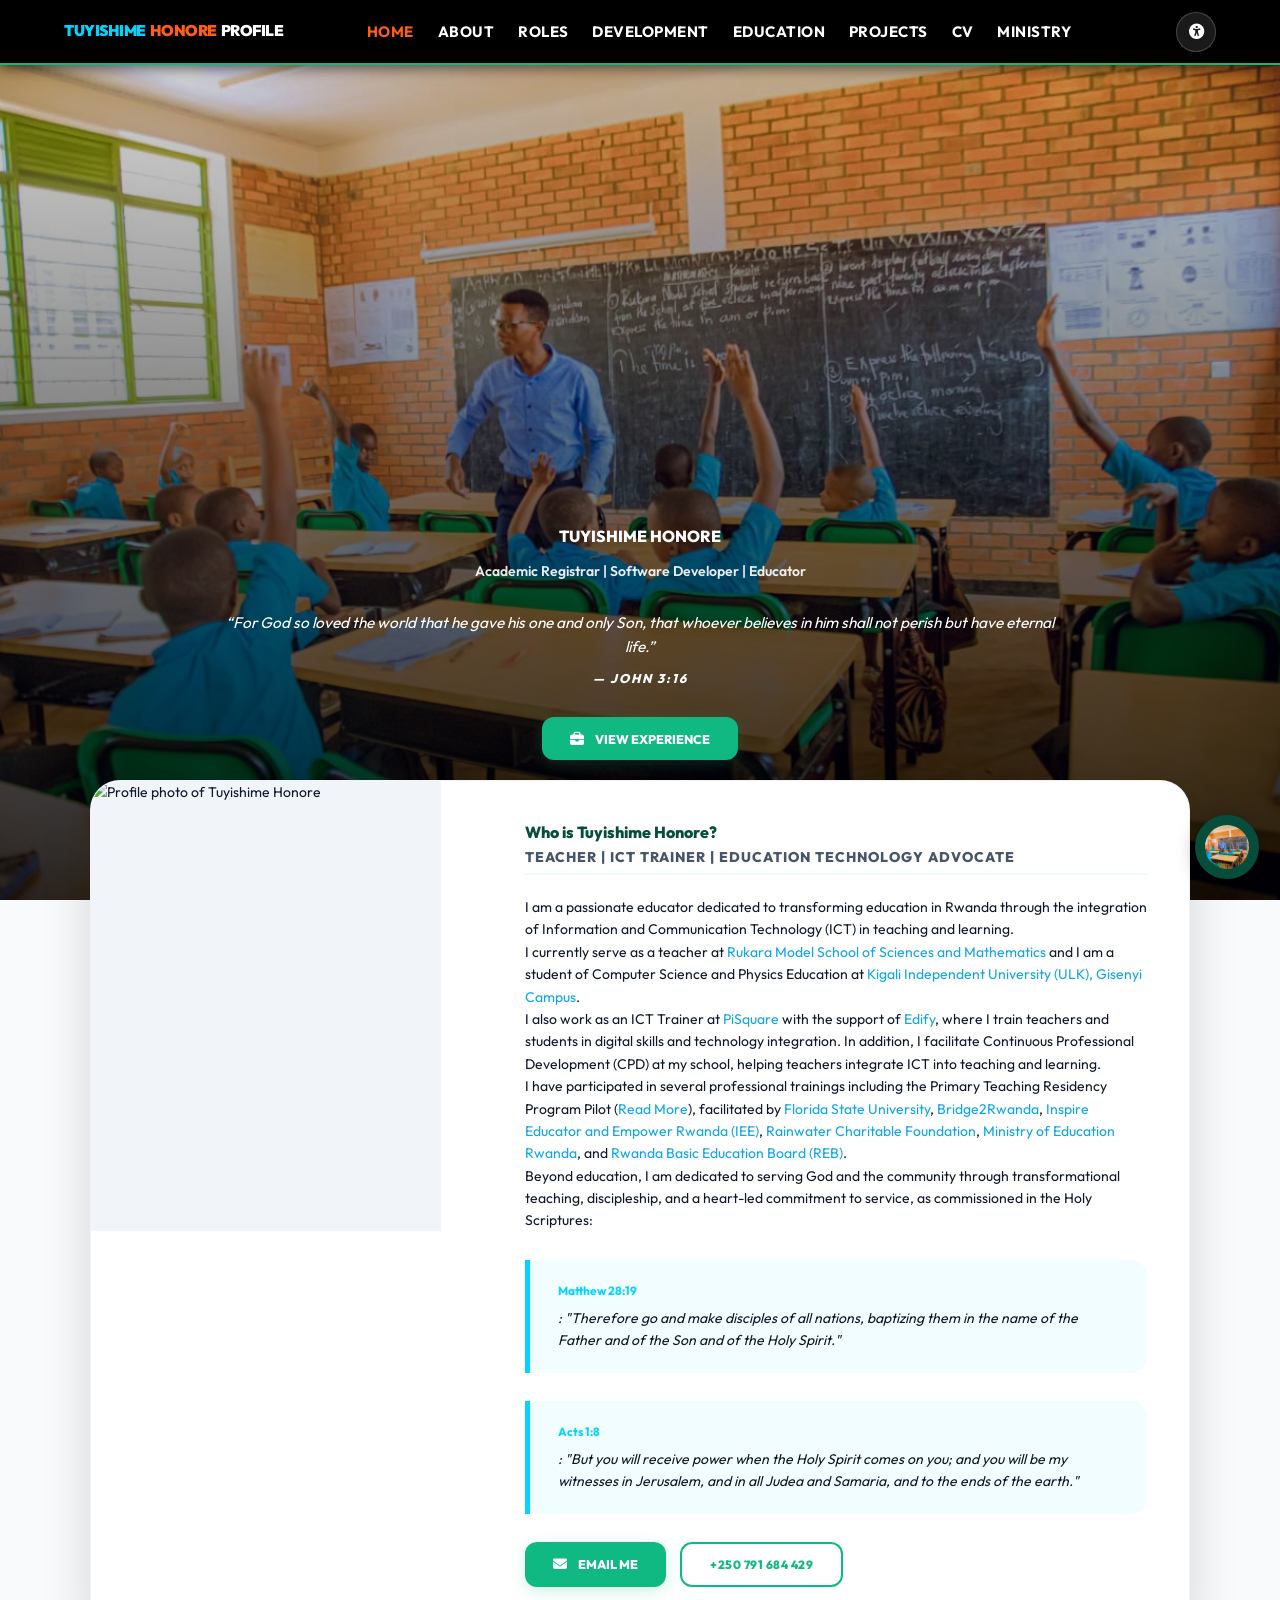
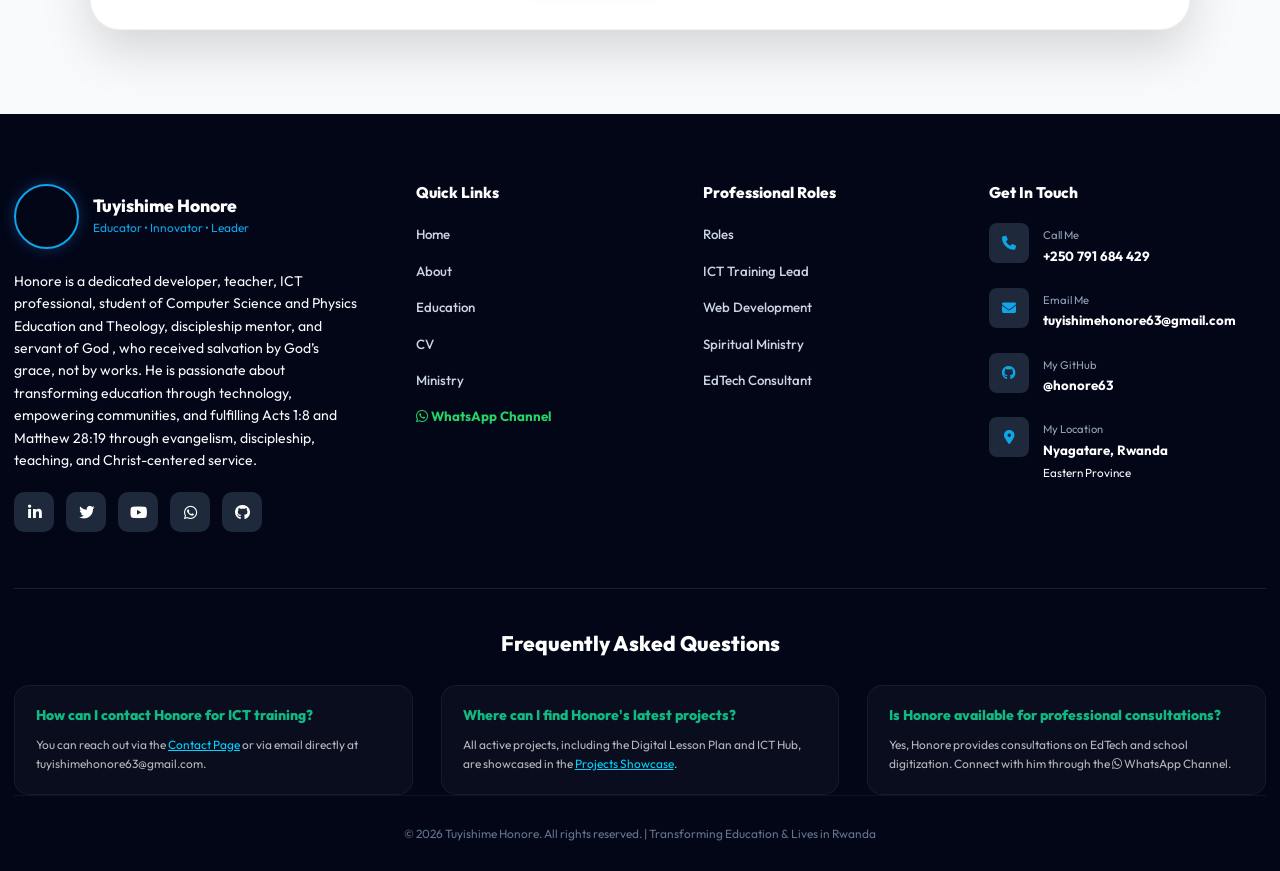
==== commit 7c903ae6: "UI Enhancement: Added a multi-lingual Footer FAQ section to improve user self-service and accessibil" ====
--- a/frontend/index.html
+++ b/frontend/index.html
@@ -271,6 +271,26 @@
         </div>
 
       </div>
+
+      <!-- FAQ Section -->
+      <div class="footer-faq">
+        <h3 data-i18n="footer-faq-title">Frequently Asked Questions</h3>
+        <div class="faq-grid">
+          <div class="faq-item">
+            <h4 data-i18n="faq-q1">How can I contact Honore for ICT training?</h4>
+            <p data-i18n="faq-a1">You can reach out via the <a href="contact.html">Contact Page</a> or via email directly at tuyishimehonore63@gmail.com.</p>
+          </div>
+          <div class="faq-item">
+            <h4 data-i18n="faq-q2">Where can I find Honore's latest projects?</h4>
+            <p data-i18n="faq-a2">All active projects, including the Digital Lesson Plan and ICT Hub, are showcased in the <a href="projects.html">Projects Showcase</a>.</p>
+          </div>
+          <div class="faq-item">
+            <h4 data-i18n="faq-q3">Is Honore available for professional consultations?</h4>
+            <p data-i18n="faq-a3">Yes, Honore provides consultations on EdTech and school digitization. Connect with him through the <i class="fa-brands fa-whatsapp"></i> WhatsApp Channel.</p>
+          </div>
+        </div>
+      </div>
+
       <div class="footer-bottom">
         <p>&copy; 2026 Tuyishime Honore. All rights reserved. | Transforming Education &amp; Lives in Rwanda</p>
       </div>
--- a/frontend/assets/css/styles.css
+++ b/frontend/assets/css/styles.css
@@ -1641,3 +1641,58 @@
 .active-video { border: 3px solid var(--green-medium) !important; box-shadow: 0 0 20px rgba(16,185,129,0.3) !important; }
 .video-grid { display: grid; grid-template-columns: repeat(auto-fill, minmax(280px, 1fr)); gap: 1.5rem; }
 .video-card { cursor: pointer; overflow: hidden; border-radius: 12px; }
+/* === Footer FAQ Section === */
+.footer-faq {
+  margin-top: 3rem;
+  padding-top: 3rem;
+  border-top: 1px solid rgba(255,255,255,0.1);
+}
+
+.footer-faq h3 {
+  color: var(--white);
+  font-size: 1.5rem;
+  margin-bottom: 2rem;
+  text-align: center;
+}
+
+.faq-grid {
+  display: grid;
+  grid-template-columns: repeat(auto-fit, minmax(280px, 1fr));
+  gap: 2rem;
+}
+
+.faq-item {
+  background: rgba(255,255,255,0.03);
+  padding: 1.5rem;
+  border-radius: 15px;
+  border: 1px solid rgba(255,255,255,0.05);
+  transition: all 0.3s ease;
+}
+
+.faq-item:hover {
+  background: rgba(255,255,255,0.06);
+  transform: translateY(-5px);
+}
+
+.faq-item h4 {
+  color: var(--green-medium);
+  font-size: 1rem;
+  margin-bottom: 0.8rem;
+}
+
+.faq-item p {
+  color: rgba(255,255,255,0.7);
+  font-size: 0.85rem;
+  line-height: 1.6;
+}
+
+.faq-item a {
+  color: var(--brand-cyan);
+  text-decoration: underline;
+}
+
+@media (max-width: 768px) {
+  .faq-grid {
+    grid-template-columns: 1fr;
+  }
+}
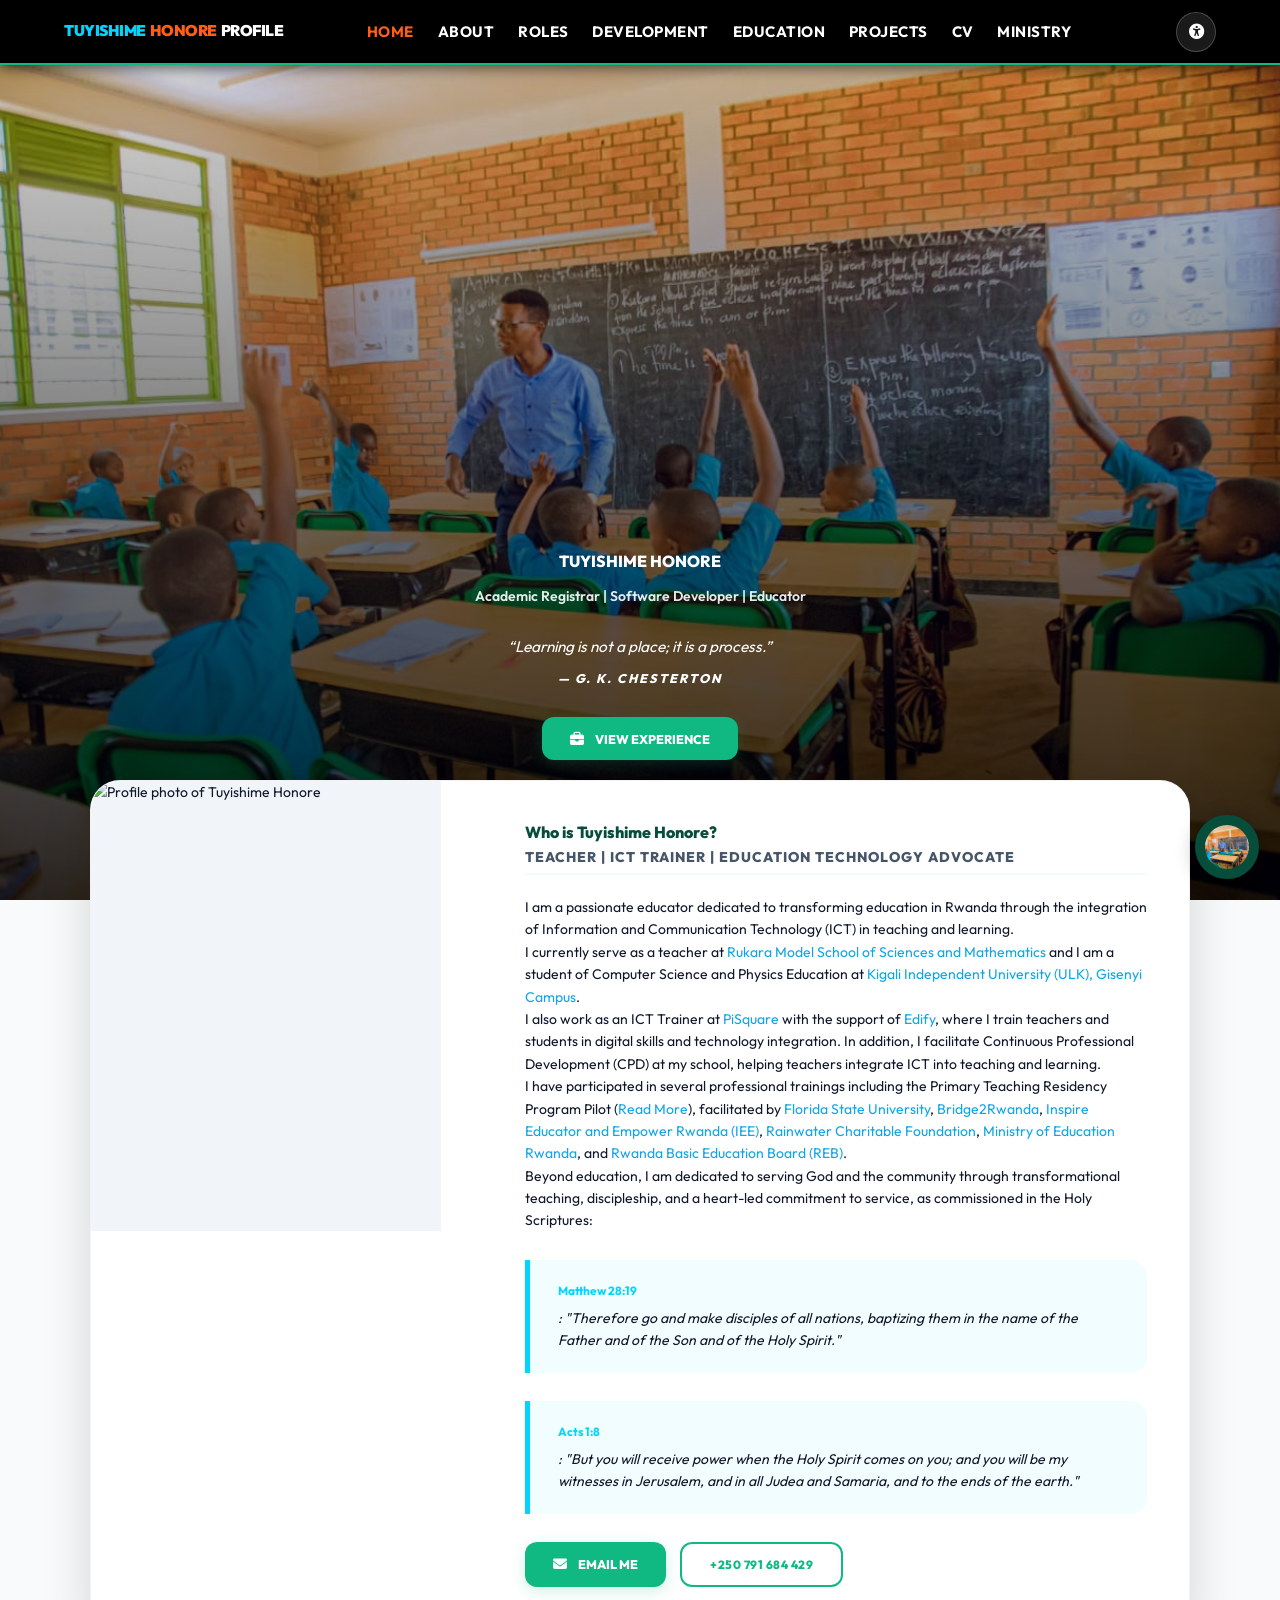
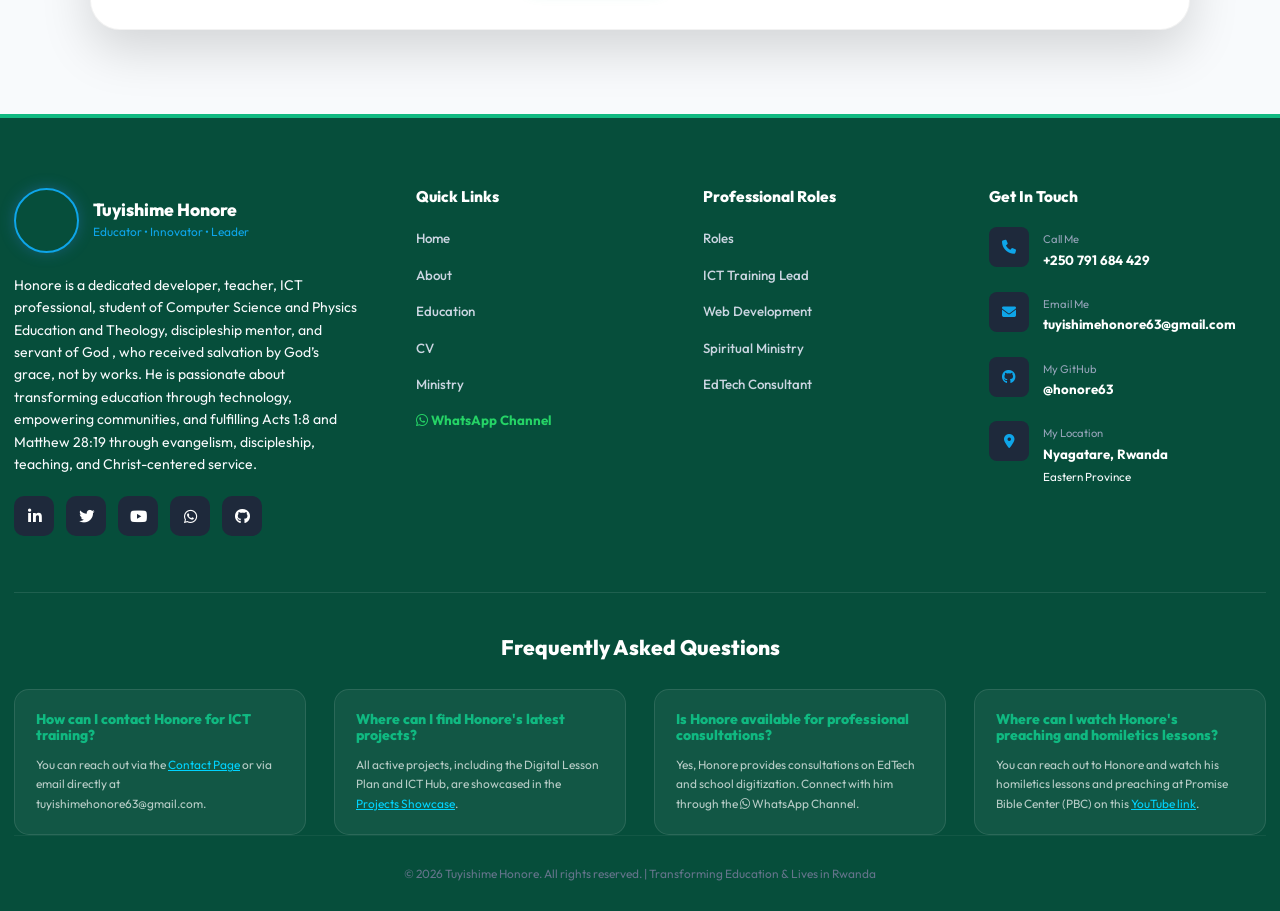
==== commit 88cf1a94: "Standardize site-wide footer, add PBC FAQ/preaching video, and enhance footer visibility" ====
--- a/frontend/index.html
+++ b/frontend/index.html
@@ -288,6 +288,10 @@
             <h4 data-i18n="faq-q3">Is Honore available for professional consultations?</h4>
             <p data-i18n="faq-a3">Yes, Honore provides consultations on EdTech and school digitization. Connect with him through the <i class="fa-brands fa-whatsapp"></i> WhatsApp Channel.</p>
           </div>
+          <div class="faq-item">
+            <h4 data-i18n="faq-q4">Where can I watch Honore's preaching and homiletics lessons?</h4>
+            <p data-i18n="faq-a4">You can reach out to Honore and watch his homiletics lessons and preaching at Promise Bible Center (PBC) on this <a href="https://youtu.be/9FSDNYlUieU?si=j-H62Ybqfr5esCMJ" target="_blank">YouTube link</a>.</p>
+          </div>
         </div>
       </div>
 
--- a/frontend/assets/css/styles.css
+++ b/frontend/assets/css/styles.css
@@ -880,10 +880,11 @@
 
 /* === Footer === */
 .site-footer {
-  background: #020617;
+  background: var(--green-dark);
   color: #f8fafc;
   padding: 5rem 0 2rem;
   margin-top: 5rem;
+  border-top: 4px solid var(--green-medium);
 }
 
 .footer-grid-4 {
@@ -1662,15 +1663,15 @@
 }
 
 .faq-item {
-  background: rgba(255,255,255,0.03);
+  background: rgba(255,255,255,0.05);
   padding: 1.5rem;
   border-radius: 15px;
-  border: 1px solid rgba(255,255,255,0.05);
+  border: 1px solid rgba(255,255,255,0.1);
   transition: all 0.3s ease;
 }
 
 .faq-item:hover {
-  background: rgba(255,255,255,0.06);
+  background: rgba(255,255,255,0.1);
   transform: translateY(-5px);
 }
 
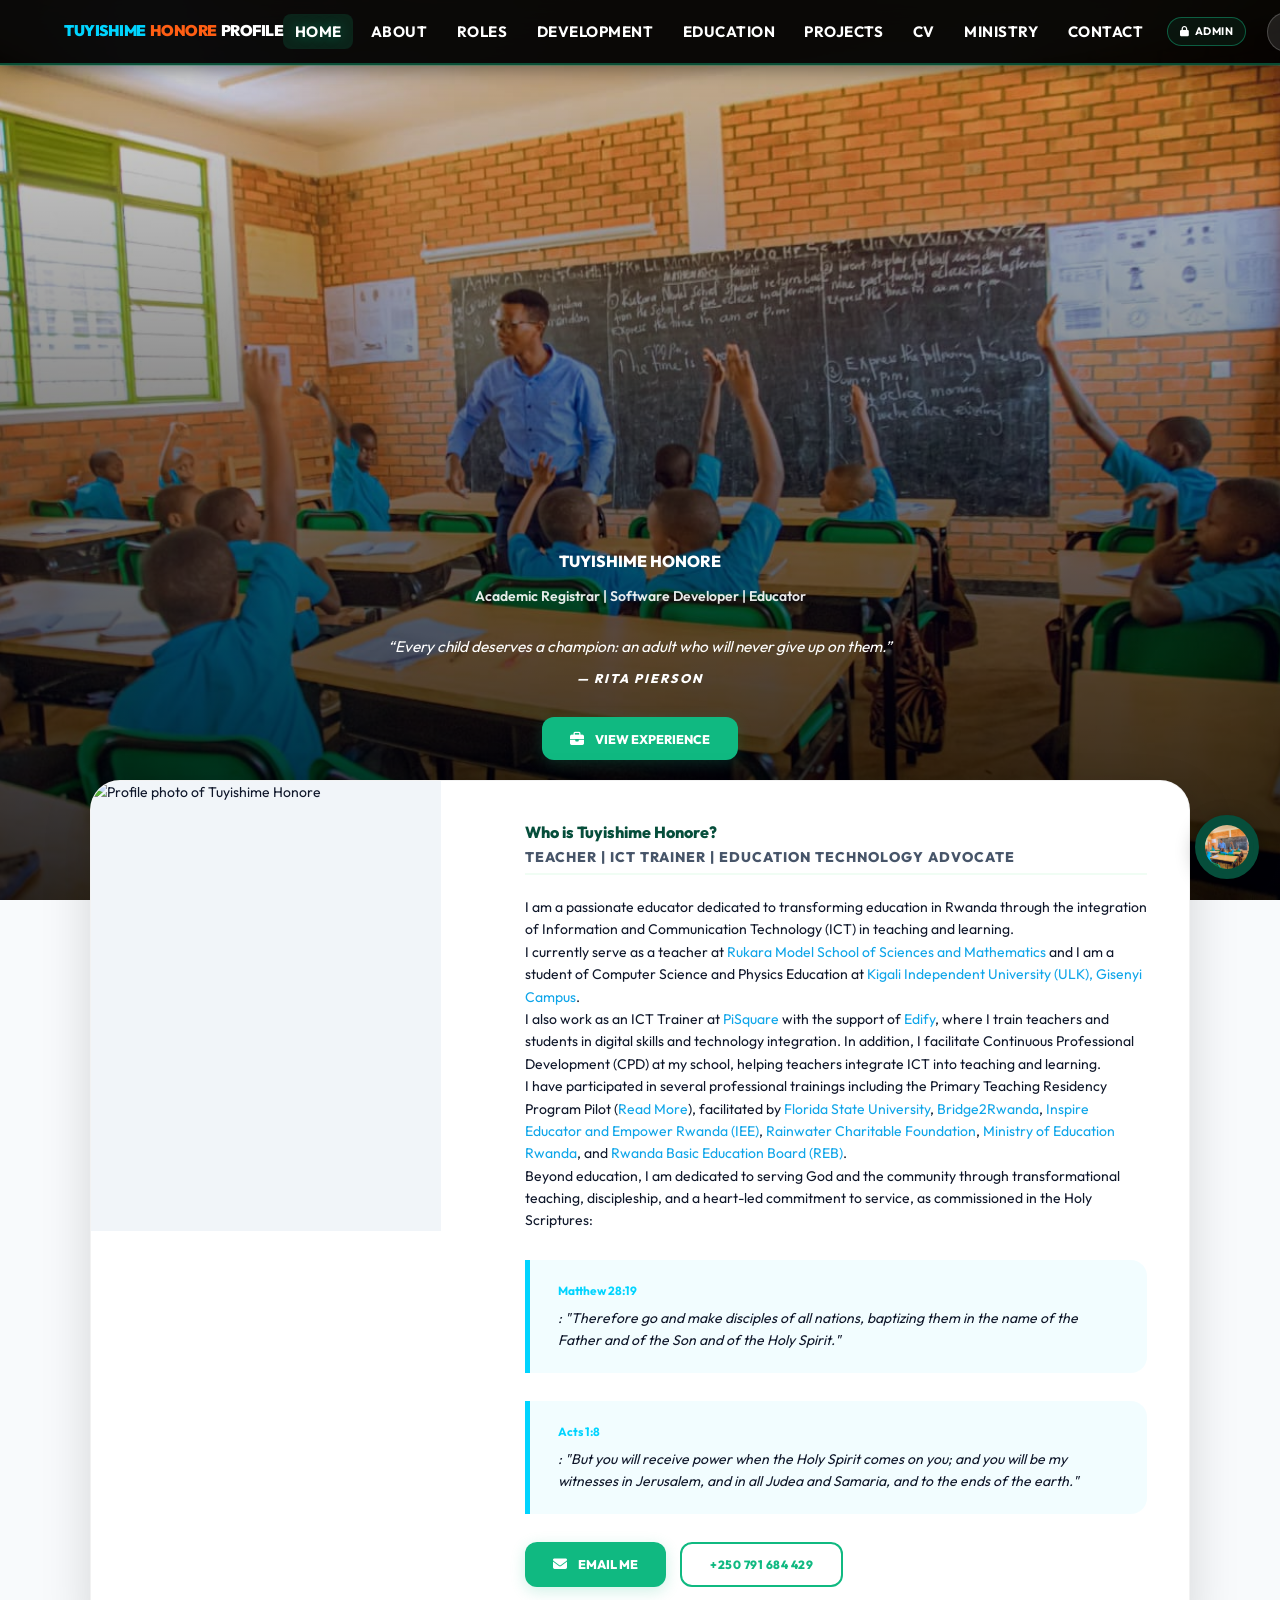
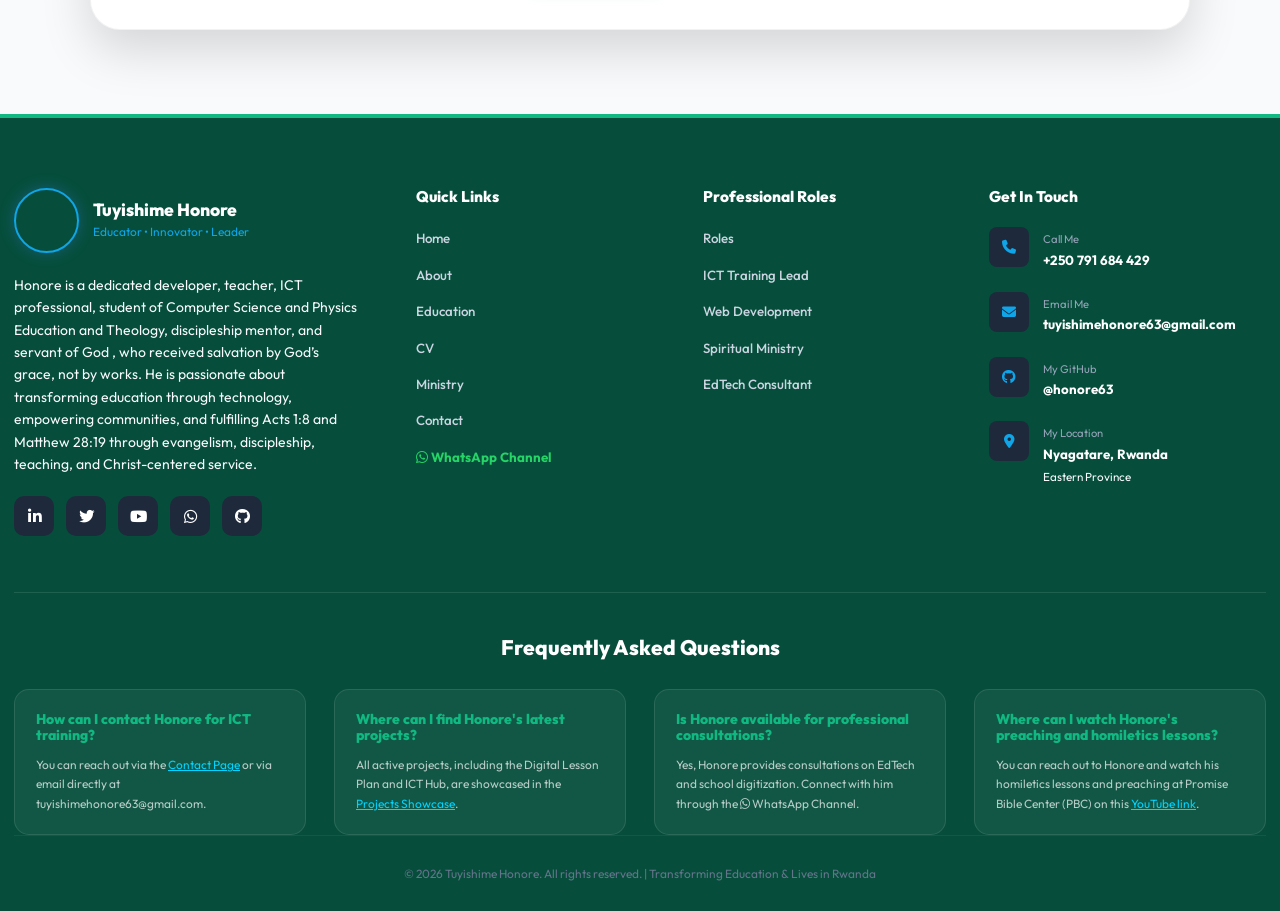
==== commit 55dd2246: "CMS & Nav: Add full Admin Portal, contentLoader.js dynamic CMS, Contact nav link site-wide, standard" ====
--- a/frontend/index.html
+++ b/frontend/index.html
@@ -27,6 +27,8 @@
         <a href="projects.html" data-i18n="nav-proj">Projects</a>
         <a href="cv.html" data-i18n="nav-cv">CV</a>
         <a href="ministry.html" data-i18n="nav-min">Ministry</a>
+        <a href="contact.html" data-i18n="nav-contact">Contact</a>
+        <a href="honore-admin/index.html" class="nav-admin-link" title="Admin Portal"><i class="fa-solid fa-lock"></i> Admin</a>
       </div>
       <div class="nav-accessibility">
         <button id="acc-btn" class="acc-btn" title="Accessibility Settings" aria-label="Accessibility Settings">
@@ -215,8 +217,7 @@
             <li><a href="education.html" data-i18n="nav-edu">Academic Path</a></li>
             <li><a href="cv.html" data-i18n="nav-cv">Curriculum Vitae</a></li>
             <li><a href="ministry.html" data-i18n="nav-min">Christian Ministry</a></li>
-
-
+            <li><a href="contact.html" data-i18n="nav-contact">Contact</a></li>
             <li><a href="https://whatsapp.com/channel/0029Vb8NbJZ3AzNOPKJiLX3O" target="_blank" style="color: #25D366; font-weight: 700; margin-top: 0.5rem;"><i class="fa-brands fa-whatsapp"></i> WhatsApp Channel</a></li>
           </ul>
         </div>
@@ -432,3 +433,4 @@
 
 
 
+
--- a/frontend/assets/css/styles.css
+++ b/frontend/assets/css/styles.css
@@ -124,18 +124,19 @@
   width: 100% !important;
   height: var(--header-height);
   -webkit-transform: translateZ(0);
-  transform: translateZ(0); /* Force hardware acceleration */
+  transform: translateZ(0);
   -webkit-backface-visibility: hidden;
   backface-visibility: hidden;
   display: flex;
   justify-content: space-between;
   align-items: center;
   padding: 0 5%;
-  z-index: 5000;
-  background: rgba(6, 78, 59, 0.95); /* Sleek dark green with slight transparency */
-  backdrop-filter: blur(10px);
-  box-shadow: 0 4px 12px rgba(0,0,0,0.5);
-  border-bottom: 2px solid var(--green-medium);
+  z-index: 9999 !important;
+  background: rgba(4, 55, 42, 0.98) !important;
+  backdrop-filter: blur(16px);
+  -webkit-backdrop-filter: blur(16px);
+  box-shadow: 0 2px 20px rgba(0, 0, 0, 0.5), 0 1px 0 rgba(16, 185, 129, 0.3);
+  border-bottom: 2px solid rgba(16, 185, 129, 0.5);
   transition: background 0.3s ease, box-shadow 0.3s ease, padding 0.3s ease;
 }
 
@@ -148,12 +149,13 @@
   overflow: hidden;
 }
 
-/* Removed dynamic scrolling effects to keep the navbar 'static' in appearance */
+/* Ensure navbar is always visible on every page including home */
 body.home .nav {
-  background: #000000;
-}
-
-body.home .nav-links a { color: var(--white); }
+  background: rgba(0, 0, 0, 0.95) !important;
+  border-bottom: 2px solid rgba(16, 185, 129, 0.4);
+}
+
+body.home .nav-links a { color: var(--white) !important; }
 body.home .nav-brand .white { color: var(--white); }
 
 .nav-links a.active { 
@@ -182,21 +184,54 @@
 }
 
 .nav-links a {
-  padding: 0.4rem 0.6rem;
+  padding: 0.4rem 0.8rem;
   font-weight: 700;
-  font-size: 15px; /* Requested size */
-  color: var(--white) !important; /* White text on black bar */
+  font-size: 15px;
+  color: var(--white) !important;
   text-transform: uppercase;
   letter-spacing: 0.5px;
   border-radius: 8px;
   transition: all 0.25s ease;
   white-space: nowrap;
+  opacity: 1 !important;
+  visibility: visible !important;
 }
 
 .nav-links a:hover,
 .nav-links a.active {
-  background: transparent;
+  background: rgba(16, 185, 129, 0.15);
   color: var(--brand-orange) !important;
+  text-shadow: 0 0 12px rgba(16, 185, 129, 0.4);
+}
+
+/* --- Admin Portal Nav Link (subtle but distinct) --- */
+.nav-admin-link {
+  display: inline-flex !important;
+  align-items: center;
+  gap: 0.4rem;
+  padding: 0.35rem 0.85rem !important;
+  margin-left: 0.4rem;
+  font-size: 0.78rem !important;
+  font-weight: 700;
+  color: #10b981 !important;
+  border: 1.5px solid rgba(16, 185, 129, 0.45);
+  border-radius: 20px !important;
+  background: rgba(16, 185, 129, 0.08) !important;
+  letter-spacing: 0.5px;
+  transition: all 0.25s ease !important;
+  text-shadow: none !important;
+}
+
+.nav-admin-link:hover {
+  background: rgba(16, 185, 129, 0.2) !important;
+  border-color: #10b981 !important;
+  color: #ffffff !important;
+  box-shadow: 0 0 14px rgba(16, 185, 129, 0.35);
+  text-shadow: none !important;
+}
+
+.nav-admin-link i {
+  font-size: 0.72rem;
 }
 
 @media (max-width: 1100px) {
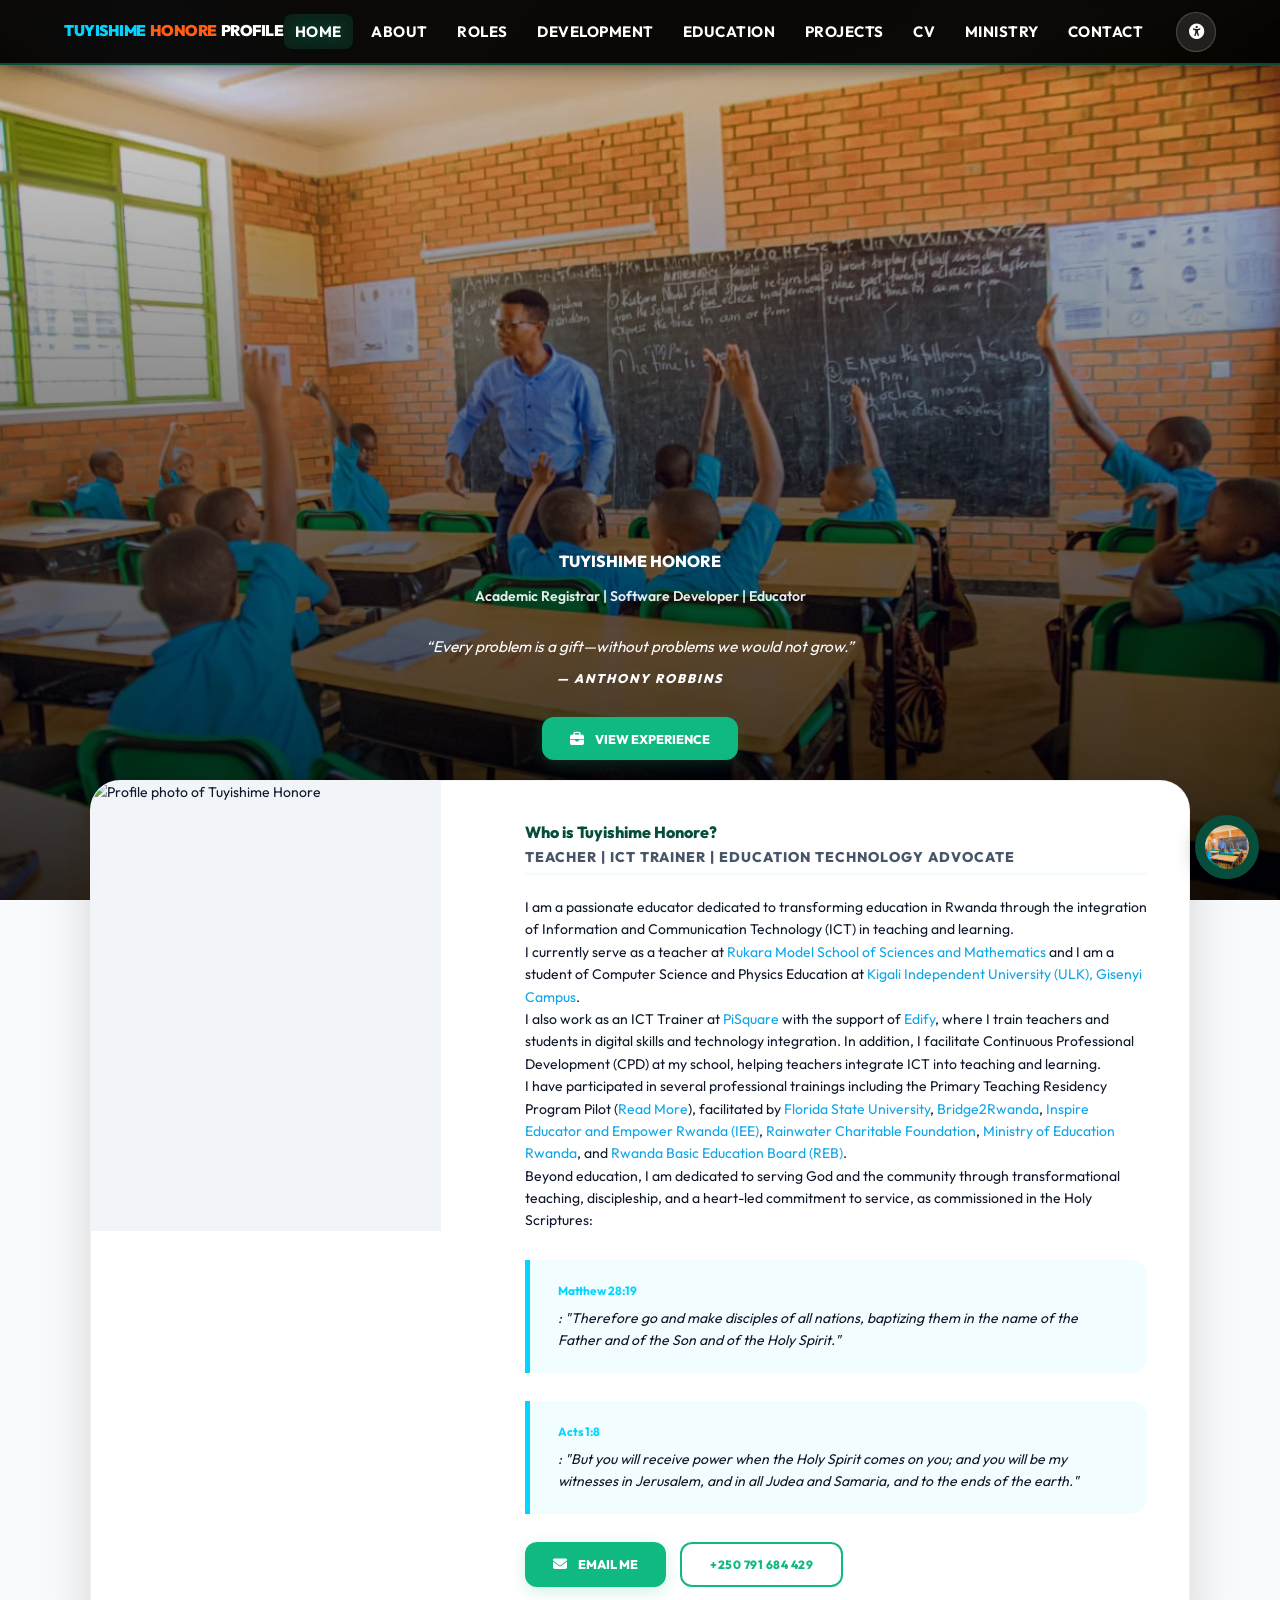
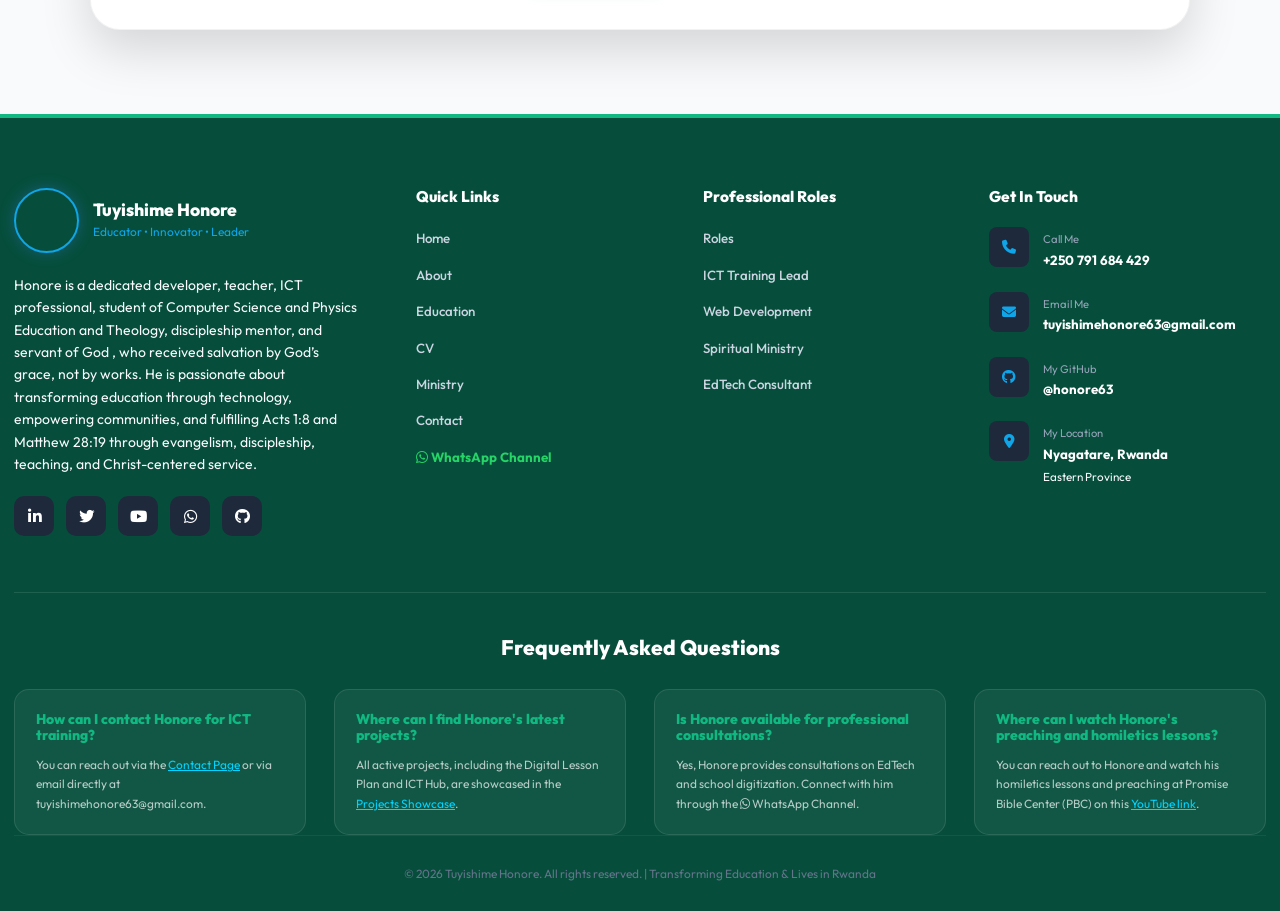
==== commit 58920cc7: "Update portfolio: purge legacy admin, add UR-CE CPD ITMS and PBC Theology certificates, update CV, a" ====
--- a/frontend/index.html
+++ b/frontend/index.html
@@ -28,7 +28,6 @@
         <a href="cv.html" data-i18n="nav-cv">CV</a>
         <a href="ministry.html" data-i18n="nav-min">Ministry</a>
         <a href="contact.html" data-i18n="nav-contact">Contact</a>
-        <a href="honore-admin/index.html" class="nav-admin-link" title="Admin Portal"><i class="fa-solid fa-lock"></i> Admin</a>
       </div>
       <div class="nav-accessibility">
         <button id="acc-btn" class="acc-btn" title="Accessibility Settings" aria-label="Accessibility Settings">
--- a/frontend/assets/css/styles.css
+++ b/frontend/assets/css/styles.css
@@ -204,35 +204,7 @@
   text-shadow: 0 0 12px rgba(16, 185, 129, 0.4);
 }
 
-/* --- Admin Portal Nav Link (subtle but distinct) --- */
-.nav-admin-link {
-  display: inline-flex !important;
-  align-items: center;
-  gap: 0.4rem;
-  padding: 0.35rem 0.85rem !important;
-  margin-left: 0.4rem;
-  font-size: 0.78rem !important;
-  font-weight: 700;
-  color: #10b981 !important;
-  border: 1.5px solid rgba(16, 185, 129, 0.45);
-  border-radius: 20px !important;
-  background: rgba(16, 185, 129, 0.08) !important;
-  letter-spacing: 0.5px;
-  transition: all 0.25s ease !important;
-  text-shadow: none !important;
-}
-
-.nav-admin-link:hover {
-  background: rgba(16, 185, 129, 0.2) !important;
-  border-color: #10b981 !important;
-  color: #ffffff !important;
-  box-shadow: 0 0 14px rgba(16, 185, 129, 0.35);
-  text-shadow: none !important;
-}
-
-.nav-admin-link i {
-  font-size: 0.72rem;
-}
+
 
 @media (max-width: 1100px) {
   .nav-links a {
@@ -1633,7 +1605,11 @@
 
 .accessibility-header h3 { font-size: 1rem; margin: 0; }
 .accessibility-close { background: none; border: none; color: white; font-size: 1.5rem; cursor: pointer; }
-
+.nav-links a.active::after { width: 100%; right: 0; }
+
+
+
+/* Accessibility Controls */
 .accessibility-content { padding: 1.5rem; display: flex; flex-direction: column; gap: 1.5rem; max-height: 400px; overflow-y: auto; }
 .accessibility-section h4 { font-size: 0.85rem; color: var(--muted); text-transform: uppercase; margin-bottom: 0.8rem; }
 
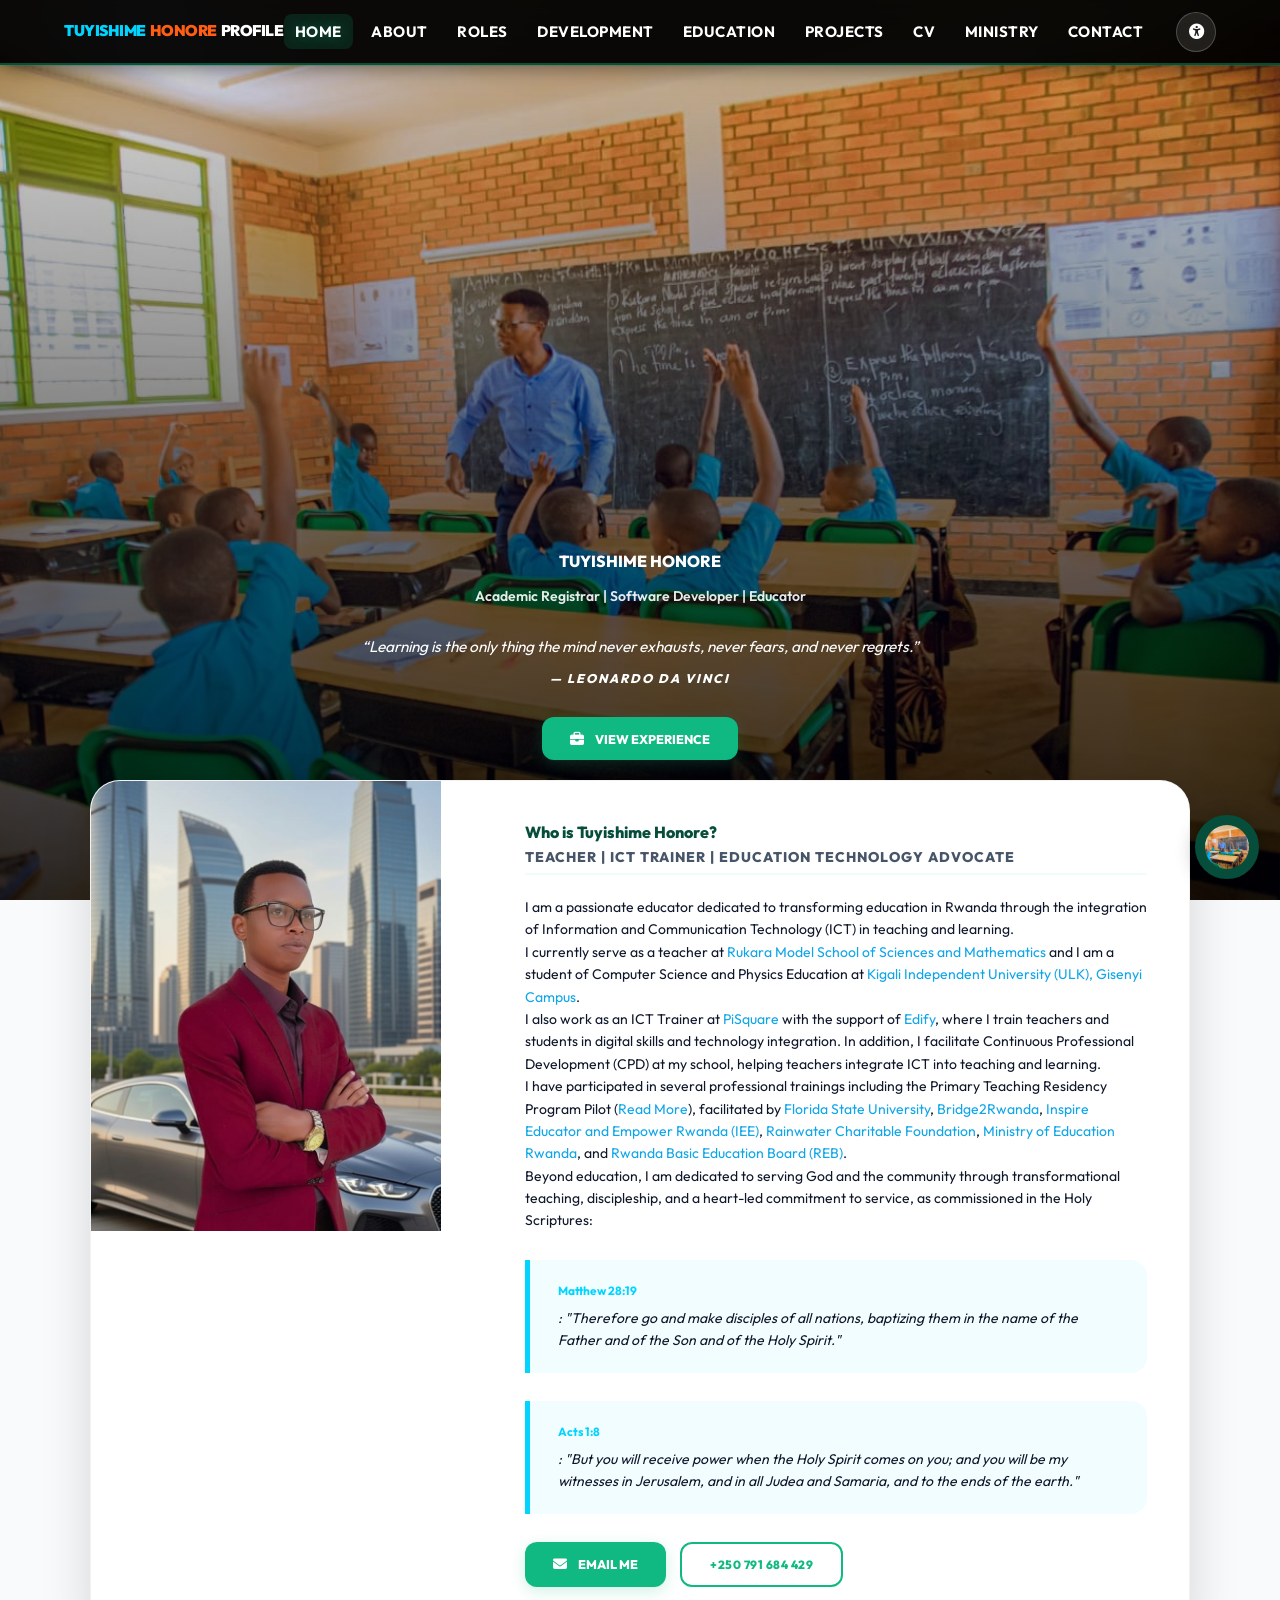
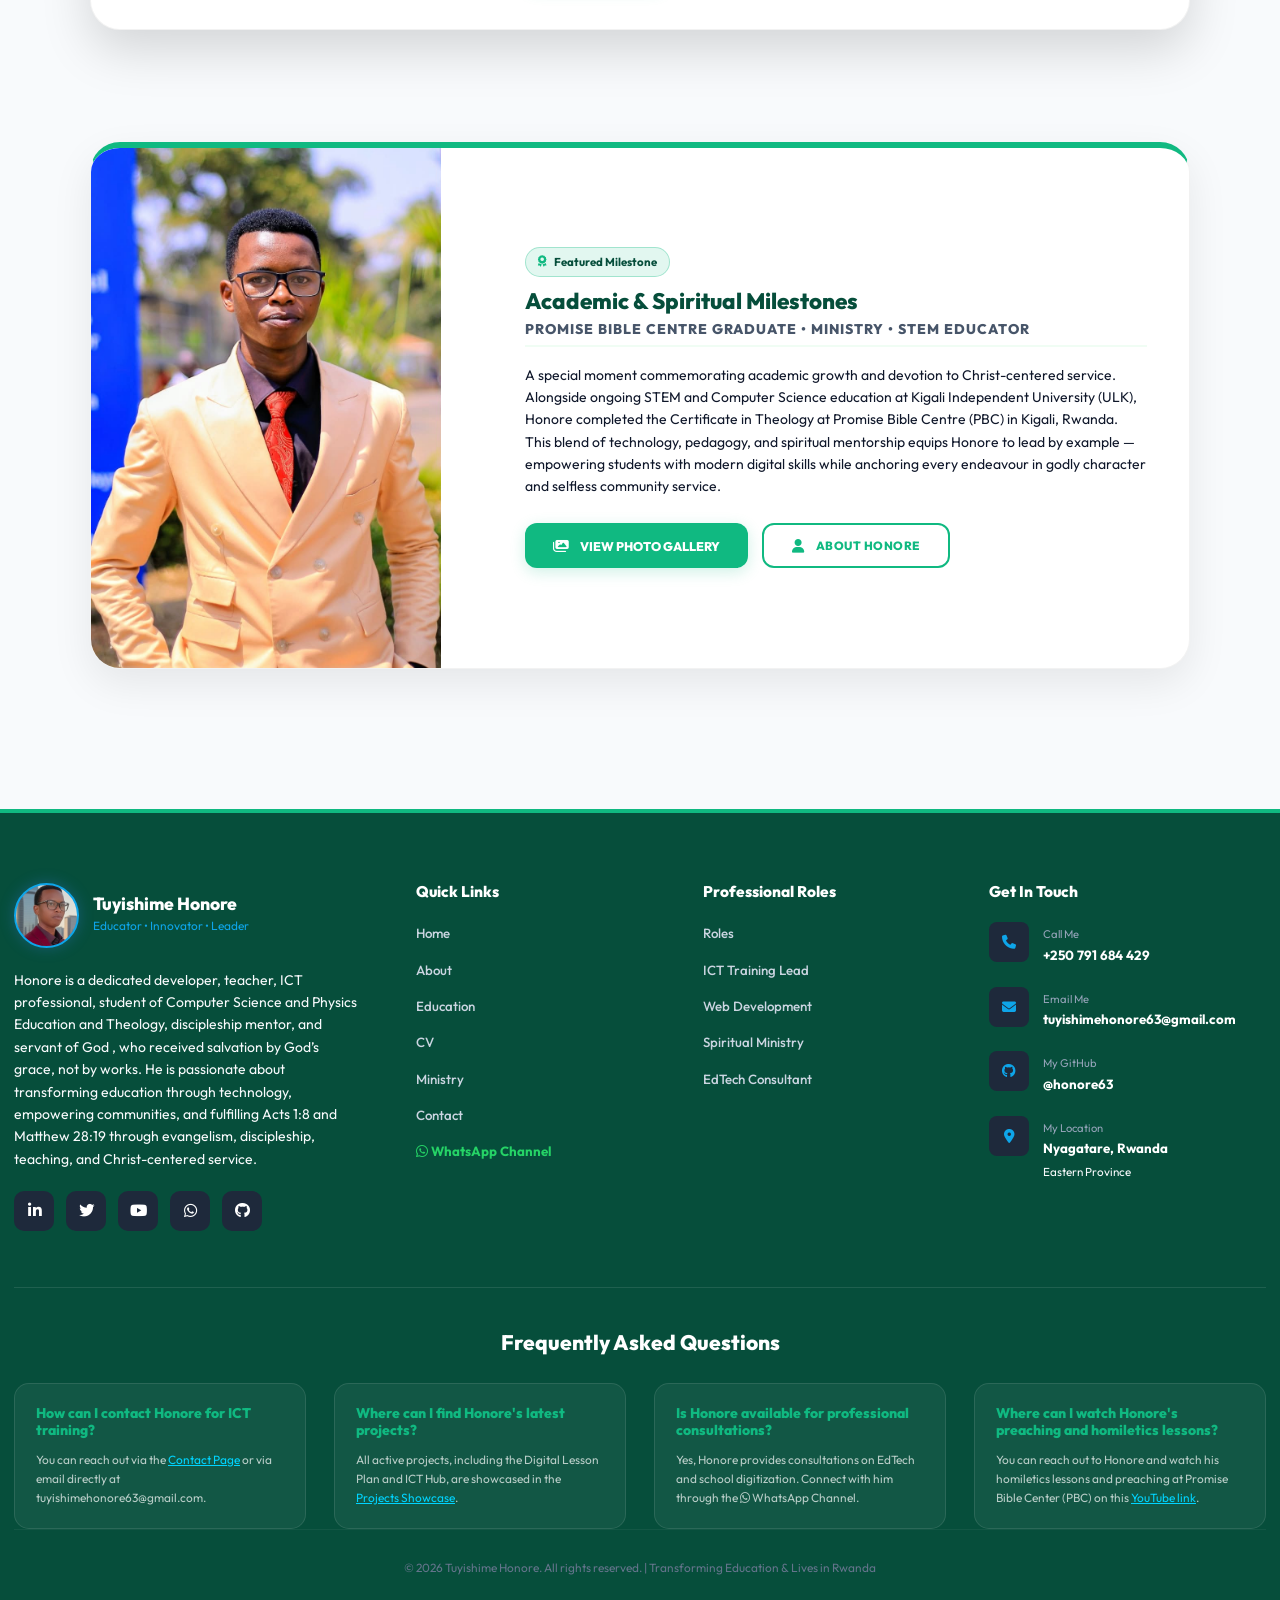
==== commit ffd1bb86: "Add Featured Milestone card to Home page and update hero subtitle to Academic Registrar | Software D" ====
--- a/frontend/index.html
+++ b/frontend/index.html
@@ -138,7 +138,7 @@
 
         <div class="hero-inner">
       <h1 class="hero-title" data-i18n="hero-title">Tuyishime Honore</h1>
-      <p class="hero-subtitle" data-i18n="hero-subtitle">Passionate Educator, Evangelist, ICT Trainer &amp; Lifelong Learner</p>
+      <p class="hero-subtitle" data-i18n="hero-subtitle">Academic Registrar | Software Developer | Educator</p>
 
       <div id="hero-quote-container" class="hero-quote-container">
         <p id="hero-quote-text" class="hero-quote-text"></p>
@@ -153,7 +153,7 @@
     
 
   <main class="container" role="main">
-        <section class="section" aria-labelledby="home-title">
+    <section class="section" aria-labelledby="home-title" style="padding-bottom: 2rem;">
       <div class="profile-card">
         <div class="profile-image-container">
           <img src="assets/images/profile.jpg" alt="Profile photo of Tuyishime Honore" class="profile-main-img" />
@@ -177,6 +177,46 @@
             <div class="profile-cta">
               <a href="mailto:tuyishimehonore63@gmail.com" class="btn"><i class="fa-solid fa-envelope"></i> Email Me</a>
               <a href="tel:+250791684429" class="btn btn-outline">+250 791 684 429</a>
+            </div>
+          </div>
+        </div>
+      </div>
+    </section>
+
+    <!-- Featured Spotlight Milestone Card (Same 2-Column Structured Shape) -->
+    <section class="section" style="padding-top: 0; padding-bottom: 5rem;">
+      <div class="profile-card" style="margin: 0 auto; box-shadow: 0 15px 40px rgba(0,0,0,0.08); border-top: 6px solid var(--green-medium);">
+        <div class="profile-image-container" style="height: auto; min-height: 440px; background: #0f172a; display: flex; align-items: center; justify-content: center; overflow: hidden;">
+          <img src="assets/images/WhatsApp%20Image%202026-10-12%20at%205.53.36%20PM.jpeg"
+               alt="Tuyishime Honore — Featured Milestone Portrait"
+               class="profile-main-img"
+               style="width: 100%; height: 100%; object-fit: cover; object-position: center 15%; display: block;" />
+        </div>
+        <div class="profile-content">
+          <div style="display: inline-flex; align-items: center; gap: 0.5rem; background: rgba(16,185,129,0.12); color: var(--green-dark); padding: 0.35rem 0.85rem; border-radius: 999px; font-size: 0.82rem; font-weight: 700; width: fit-content; margin-bottom: 0.8rem; border: 1px solid rgba(16,185,129,0.3);">
+            <i class="fa-solid fa-award" style="color: var(--green-medium);"></i> Featured Milestone
+          </div>
+          <h2 class="profile-name" style="font-size: 1.6rem; color: var(--green-dark); margin-bottom: 0.4rem;">
+            Academic &amp; Spiritual Milestones
+          </h2>
+          <h3 class="profile-job" style="margin-bottom: 1.2rem;">
+            Promise Bible Centre Graduate &bull; Ministry &bull; STEM Educator
+          </h3>
+          <div class="profile-description">
+            <p>
+              A special moment commemorating academic growth and devotion to Christ-centered service. Alongside ongoing STEM and Computer Science education at Kigali Independent University (ULK), Honore completed the Certificate in Theology at Promise Bible Centre (PBC) in Kigali, Rwanda.
+            </p>
+            <p>
+              This blend of technology, pedagogy, and spiritual mentorship equips Honore to lead by example — empowering students with modern digital skills while anchoring every endeavour in godly character and selfless community service.
+            </p>
+
+            <div style="display: flex; gap: 1rem; flex-wrap: wrap; margin-top: 1.8rem;">
+              <a href="about.html#gallery" class="btn">
+                <i class="fa-solid fa-images"></i> View Photo Gallery
+              </a>
+              <a href="about.html" class="btn btn-outline">
+                <i class="fa-solid fa-user"></i> About Honore
+              </a>
             </div>
           </div>
         </div>
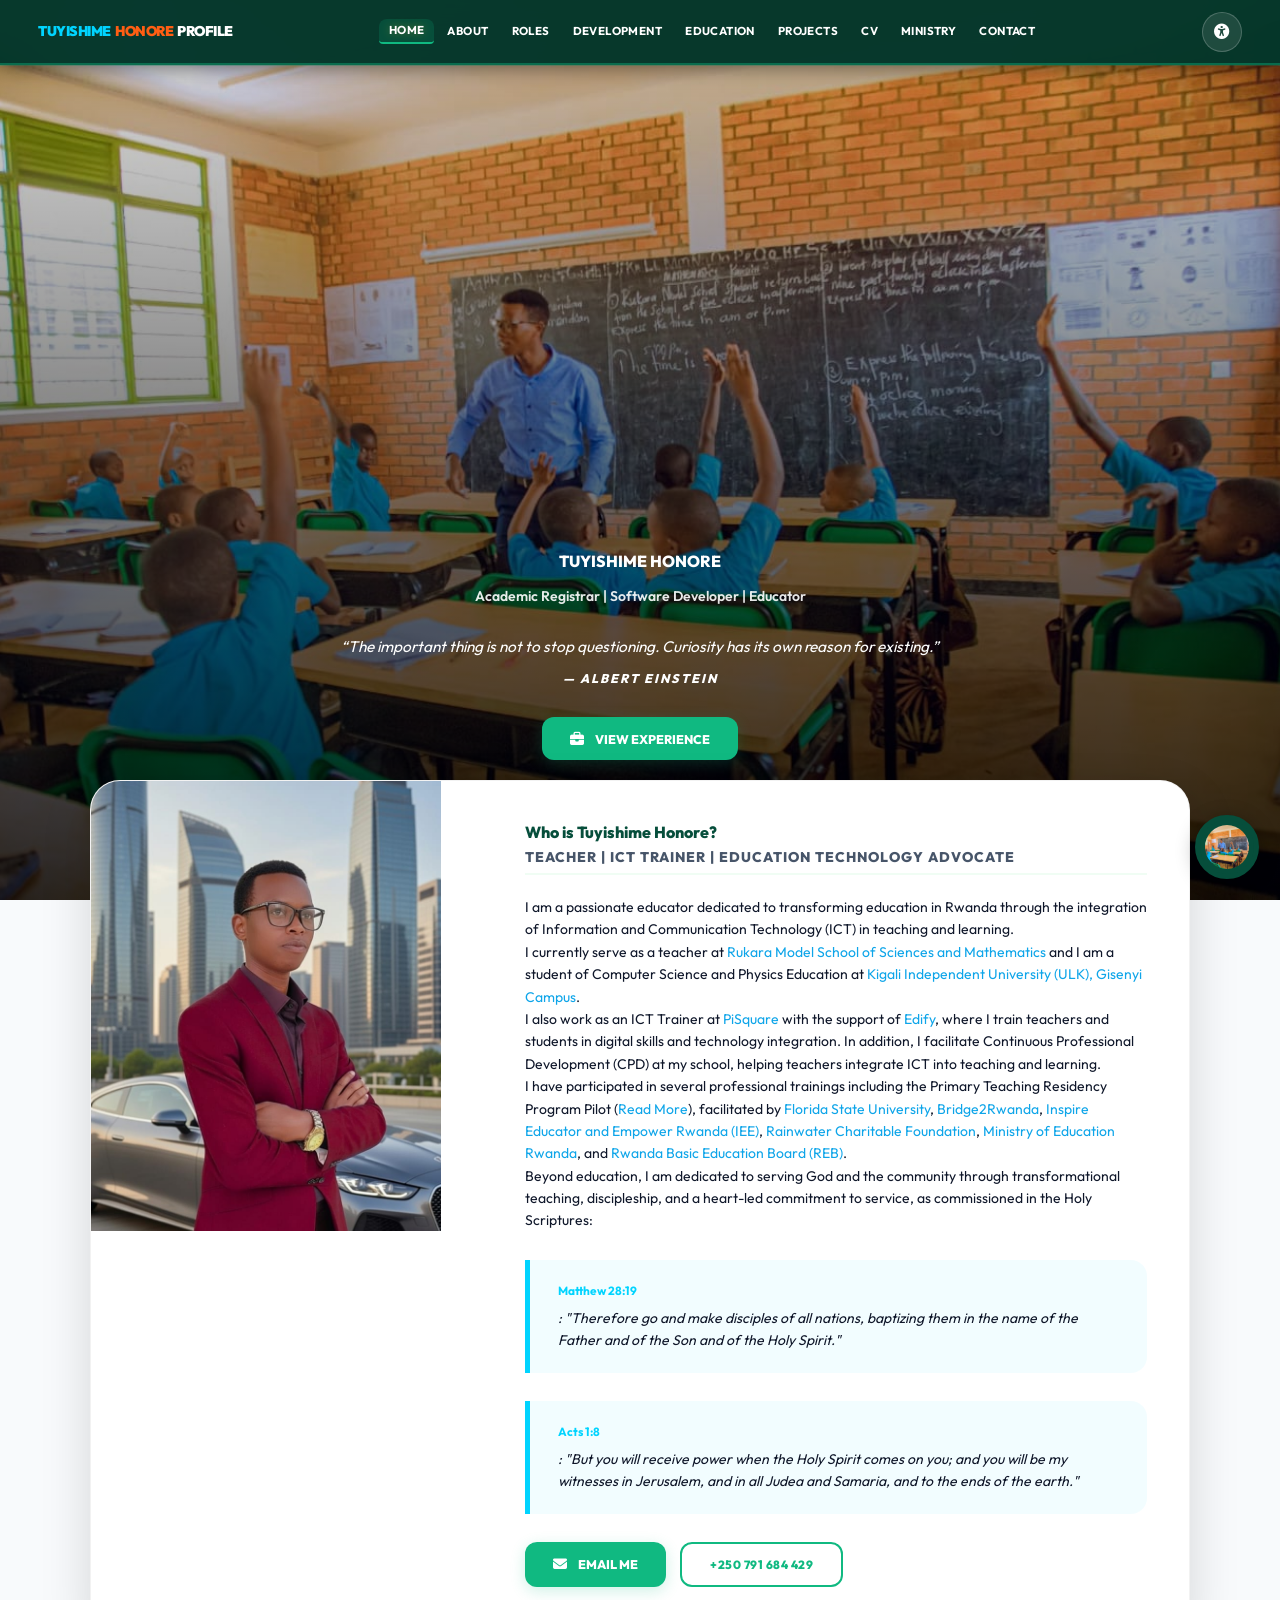
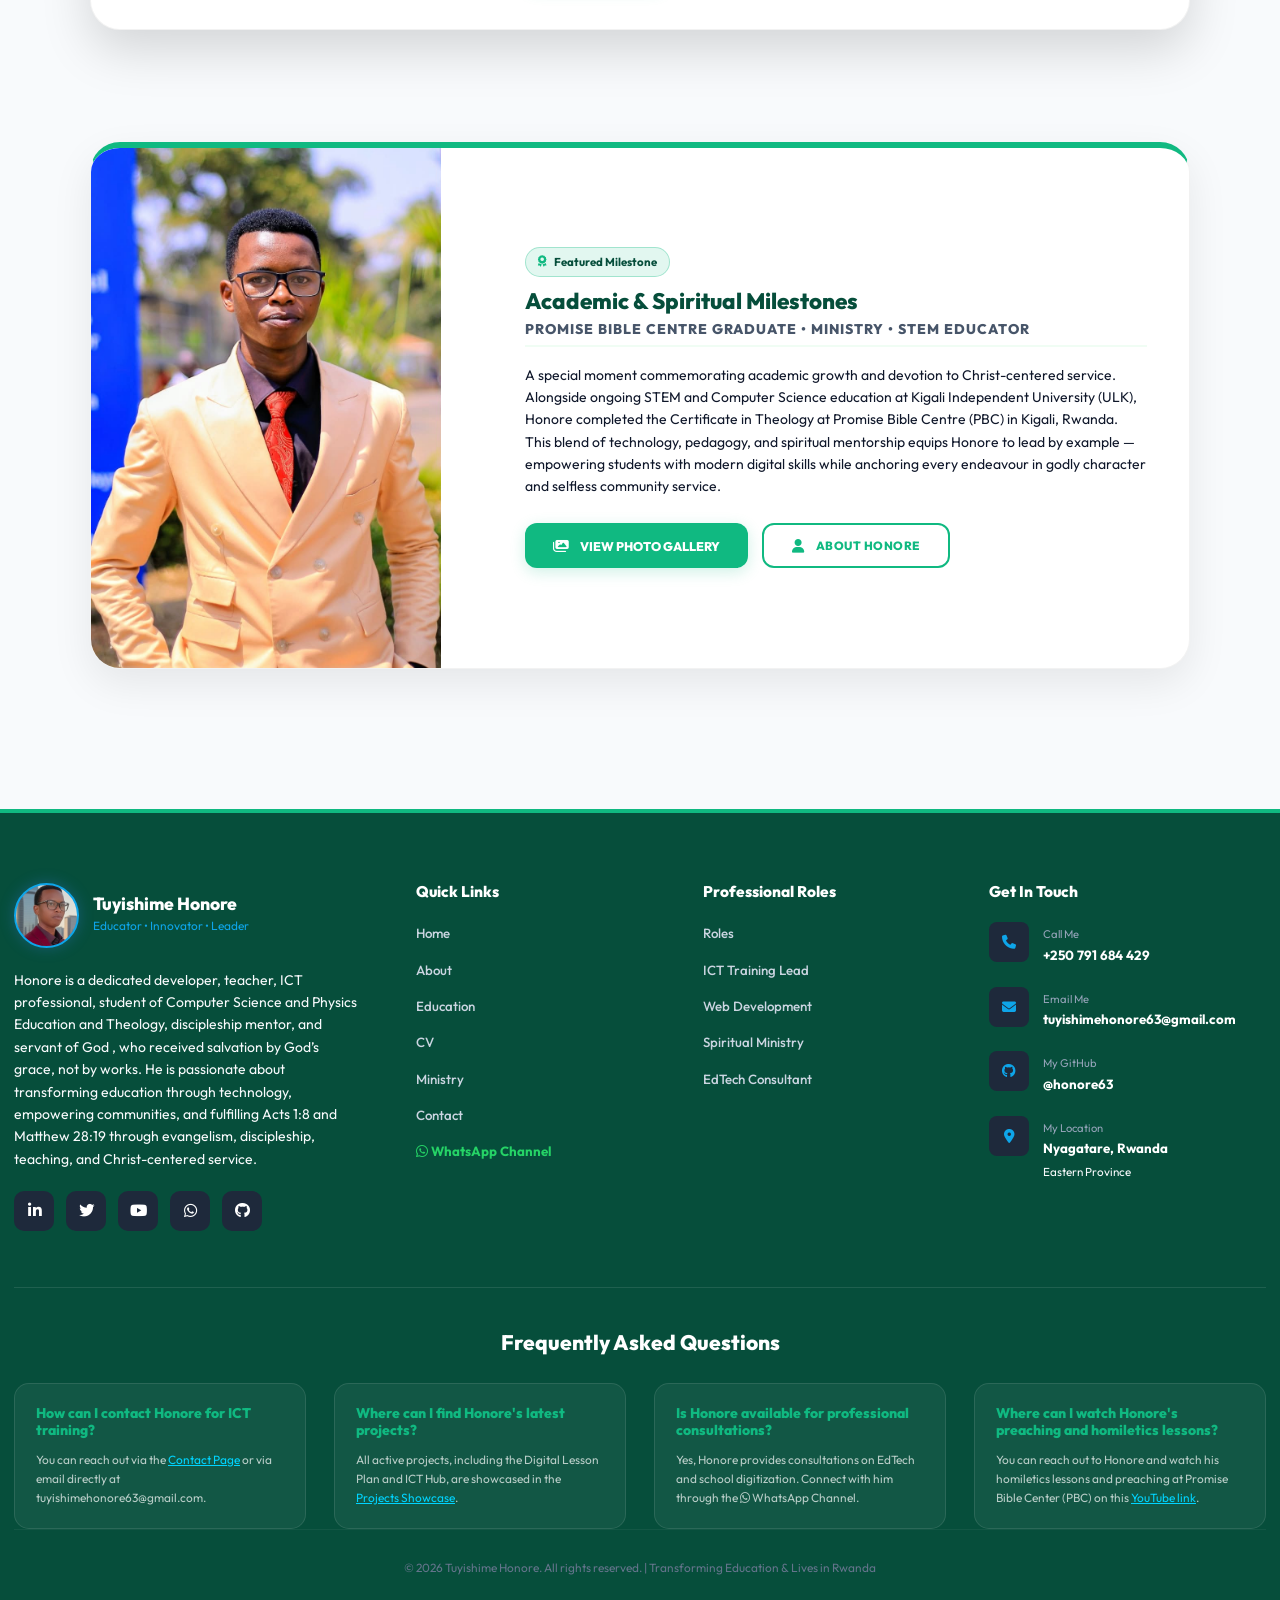
==== commit 1e448875: "feat: update app icon/logo to new profile photo (Oct 2026) across all pages and manifest" ====
--- a/frontend/index.html
+++ b/frontend/index.html
@@ -1,4 +1,4 @@
-<!DOCTYPE html>
+﻿<!DOCTYPE html>
 <html lang="en">
 <head>
   <meta charset="UTF-8" />
@@ -7,7 +7,7 @@
   <link rel="stylesheet" href="assets/css/styles.css?v=1.3" />
     <link rel="stylesheet" href="https://cdnjs.cloudflare.com/ajax/libs/font-awesome/6.7.2/css/all.min.css" />
     
-  <link rel="icon" type="image/jpeg" href="assets/images/WhatsApp%20Image%202026-05-29%20at%204.32.30%20PM.jpeg" />
+  <link rel="icon" type="image/jpeg" href="assets/images/WhatsApp%20Image%202026-10-12%20at%205.53.36%20PM.jpeg" />
 
   <link rel="manifest" href="manifest.json">
   <meta name="apple-mobile-web-app-capable" content="yes">
@@ -346,7 +346,7 @@
     <div class="ai-panel" role="dialog" aria-label="AI chat">
       <div class="ai-header">
         <div class="ai-profile">
-          <img class="ai-avatar" src="assets/images/WhatsApp%20Image%202026-05-29%20at%204.32.30%20PM.jpeg" alt="Honore" />
+          <img class="ai-avatar" src="assets/images/WhatsApp%20Image%202026-10-12%20at%205.53.36%20PM.jpeg" alt="Honore" />
           <div>
             <div class="ai-name">Honore</div>
             <div class="ai-status">Live chart</div>
@@ -406,7 +406,7 @@
   <!-- Custom PWA Install Prompt -->
   <div id="pwa-install-banner" style="display: none; position: fixed; bottom: 20px; left: 20px; right: 20px; background: var(--green-dark); color: white; padding: 1.5rem; border-radius: 16px; box-shadow: 0 10px 30px rgba(0,0,0,0.3); z-index: 9999; align-items: center; justify-content: space-between; border: 1px solid var(--green-medium); animation: slideUp 0.5s ease-out;">
     <div style="display: flex; align-items: center; gap: 1rem;">
-      <img src="assets/images/favicon-circle.png" style="width: 45px; height: 45px; border-radius: 12px;" alt="App Icon">
+      <img src="assets/images/WhatsApp%20Image%202026-10-12%20at%205.53.36%20PM.jpeg" style="width: 45px; height: 45px; border-radius: 12px; object-fit: cover;" alt="App Icon">
       <div>
         <h4 style="margin: 0; font-size: 1rem;">Install Honore's App</h4>
         <p style="margin: 0; font-size: 0.8rem; opacity: 0.8;">Access the portfolio faster from your home screen!</p>
--- a/frontend/assets/css/styles.css
+++ b/frontend/assets/css/styles.css
@@ -130,19 +130,19 @@
   display: flex;
   justify-content: space-between;
   align-items: center;
-  padding: 0 5%;
+  padding: 0 clamp(1rem, 3%, 3rem);
   z-index: 9999 !important;
   background: rgba(4, 55, 42, 0.98) !important;
   backdrop-filter: blur(16px);
   -webkit-backdrop-filter: blur(16px);
   box-shadow: 0 2px 20px rgba(0, 0, 0, 0.5), 0 1px 0 rgba(16, 185, 129, 0.3);
   border-bottom: 2px solid rgba(16, 185, 129, 0.5);
-  transition: background 0.3s ease, box-shadow 0.3s ease, padding 0.3s ease;
+  transition: background 0.3s ease, box-shadow 0.3s ease;
+  gap: 1rem;
 }
 
 .nav.scrolled {
-  background: rgba(0, 0, 0, 0.9);
-  padding: 0 4%;
+  background: rgba(0, 0, 0, 0.9) !important;
 }
 
 body.nav-open {
@@ -151,66 +151,77 @@
 
 /* Ensure navbar is always visible on every page including home */
 body.home .nav {
-  background: rgba(0, 0, 0, 0.95) !important;
+  background: rgba(4, 55, 42, 0.98) !important;
   border-bottom: 2px solid rgba(16, 185, 129, 0.4);
 }
 
 body.home .nav-links a { color: var(--white) !important; }
 body.home .nav-brand .white { color: var(--white); }
 
-.nav-links a.active { 
-  background: transparent;
-}
-
 .nav-toggle span { background: var(--white); }
 
+/* Brand never shrinks */
 .nav-brand {
-  font-size: 1.1rem;
+  font-size: 1rem;
   font-weight: 900;
   text-transform: uppercase;
   letter-spacing: -0.5px;
   display: flex;
+  align-items: center;
   gap: 0.3rem;
-}
-
-.nav-brand .cyan { color: var(--brand-cyan); }
-.nav-brand .orange { color: var(--brand-orange); }
+  flex-shrink: 0;           /* ← prevents brand from being squished */
+  white-space: nowrap;
+}
+
+.nav-brand .cyan  { color: var(--brand-cyan); }
+.nav-brand .orange{ color: var(--brand-orange); }
 .nav-brand .white { color: var(--white); }
 
+/* Nav links row */
 .nav-links {
   display: flex;
-  gap: 0.5rem;
-  align-items: center;
+  gap: 0.25rem;
+  align-items: center;
+  flex-wrap: nowrap;         /* stay on one line */
+  overflow: visible;
 }
 
 .nav-links a {
-  padding: 0.4rem 0.8rem;
+  padding: 0.4rem 0.7rem;
   font-weight: 700;
-  font-size: 15px;
+  font-size: 0.82rem;        /* consistent across all desktop sizes */
   color: var(--white) !important;
   text-transform: uppercase;
-  letter-spacing: 0.5px;
+  letter-spacing: 0.4px;
   border-radius: 8px;
   transition: all 0.25s ease;
   white-space: nowrap;
   opacity: 1 !important;
   visibility: visible !important;
+  line-height: 1;            /* prevents vertical overflow */
 }
 
 .nav-links a:hover,
 .nav-links a.active {
-  background: rgba(16, 185, 129, 0.15);
-  color: var(--brand-orange) !important;
-  text-shadow: 0 0 12px rgba(16, 185, 129, 0.4);
-}
-
-
-
+  background: rgba(16, 185, 129, 0.18);
+  color: #fbbf24 !important; /* amber – contrast on dark bg */
+  text-shadow: 0 0 10px rgba(251, 191, 36, 0.35);
+}
+
+/* Active link gets a subtle underline indicator */
+.nav-links a.active {
+  border-bottom: 2px solid var(--green-medium);
+  border-radius: 8px 8px 4px 4px;
+}
+
+/* Mid-range tighten – only needed around 900-1100px */
 @media (max-width: 1100px) {
   .nav-links a {
-    padding: 0.5rem 0.6rem;
+    padding: 0.35rem 0.5rem;
     font-size: 0.75rem;
-  }
+    letter-spacing: 0;
+  }
+  .nav-brand { font-size: 0.88rem; }
 }
 
 .nav-toggle {
@@ -1176,55 +1187,83 @@
      position: fixed !important;
      top: 0 !important;
      height: var(--header-height) !important;
-     padding: 0 1rem;
-     background: #000000 !important;
-  }
+     padding: 0 1rem !important;
+     background: rgba(4, 55, 42, 0.99) !important;
+     gap: 0.5rem;
+  }
+
+  /* Brand shrinks gracefully on small phones */
+  .nav-brand { font-size: 0.78rem; letter-spacing: 0; gap: 0.2rem; }
+
+  /* Accessibility button — keep compact but visible */
+  .nav-accessibility { margin-left: 0.5rem; }
+  .acc-btn { width: 34px; height: 34px; font-size: 0.95rem; }
+
+  /* Full-height slide-in mobile menu */
   .nav-links {
-    position: fixed; 
-    top: var(--header-height); 
-    left: 0; 
-    width: 100%; 
-    height: calc(100vh - var(--header-height));
+    position: fixed;
+    top: var(--header-height);
+    left: 0;
+    width: 100%;
     height: calc(100dvh - var(--header-height));
-    background: var(--white); /* White background for mobile menu */
-    flex-direction: column; 
-    padding: 1rem 0; 
+    background: #0f2019;          /* deep dark green for consistency */
+    flex-direction: column;
+    padding: 0.5rem 0 2rem;
     transform: translateX(100%);
-    transition: transform 0.4s cubic-bezier(0.165, 0.84, 0.44, 1);
+    transition: transform 0.35s cubic-bezier(0.165, 0.84, 0.44, 1);
     justify-content: flex-start;
-    z-index: 999;
-    box-shadow: -5px 0 15px rgba(0,0,0,0.1);
-  }
-  .nav-links a { 
-    font-size: 1rem; 
-    padding: 1.2rem 2rem; 
-    width: 100%; 
-    border-bottom: 1px solid #f1f5f9; 
-    color: var(--text) !important;
+    z-index: 9998;
+    overflow-y: auto;
+    -webkit-overflow-scrolling: touch;
+    box-shadow: -4px 0 20px rgba(0,0,0,0.4);
+    gap: 0;
+  }
+
+  .nav-links a {
+    font-size: 1rem;
+    padding: 1.1rem 2rem;
+    width: 100%;
+    border-bottom: 1px solid rgba(255,255,255,0.07);
+    color: #e2e8f0 !important;      /* light text on dark background */
     text-align: left;
     font-weight: 700;
-  }
-  .nav-links a:hover,
+    letter-spacing: 0.5px;
+    border-radius: 0;
+    text-shadow: none;
+  }
+
+  .nav-links a:hover {
+    background: rgba(16, 185, 129, 0.12);
+    color: #6ee7b7 !important;
+    padding-left: 2.8rem;
+  }
+
   .nav-links a.active {
-    background: var(--green-light);
-    color: var(--green-dark) !important;
-    padding-left: 2.5rem; /* Subtle indent effect on active/hover */
-  }
+    background: rgba(16, 185, 129, 0.18);
+    color: #6ee7b7 !important;
+    border-left: 4px solid var(--green-medium);
+    padding-left: 1.75rem;
+    border-bottom-color: rgba(16,185,129,0.2);
+    border-radius: 0;
+  }
+
   .nav-links.active { transform: translateX(0); }
-  .nav-toggle { 
-    display: flex; 
-    z-index: 5001; 
-  }
-  
+
+  .nav-toggle {
+    display: flex;
+    z-index: 10000;
+    flex-shrink: 0;
+  }
+
+  /* Cards */
   .profile-card { grid-template-columns: 1fr; margin-top: 2rem; }
-  .profile-image-container { height: 350px; }
-  .profile-content { padding: 2rem; text-align: center; }
+  .profile-image-container { height: 320px; }
+  .profile-content { padding: 1.5rem; text-align: center; }
   .profile-name { text-align: center !important; }
   .profile-job { margin: 0 auto 1.5rem; }
   .profile-cta { justify-content: center; }
-  
+
   .hero-buttons { flex-direction: column; width: 100%; max-width: 300px; margin-inline: auto; }
-  .btn { width: 100%; }
 }
 
 @media (max-width: 600px) {
@@ -1416,7 +1455,8 @@
 
 .nav-accessibility {
   position: relative;
-  margin-left: 1.5rem;
+  margin-left: 0.75rem;
+  flex-shrink: 0;    /* never squish the accessibility button */
 }
 
 .acc-btn {
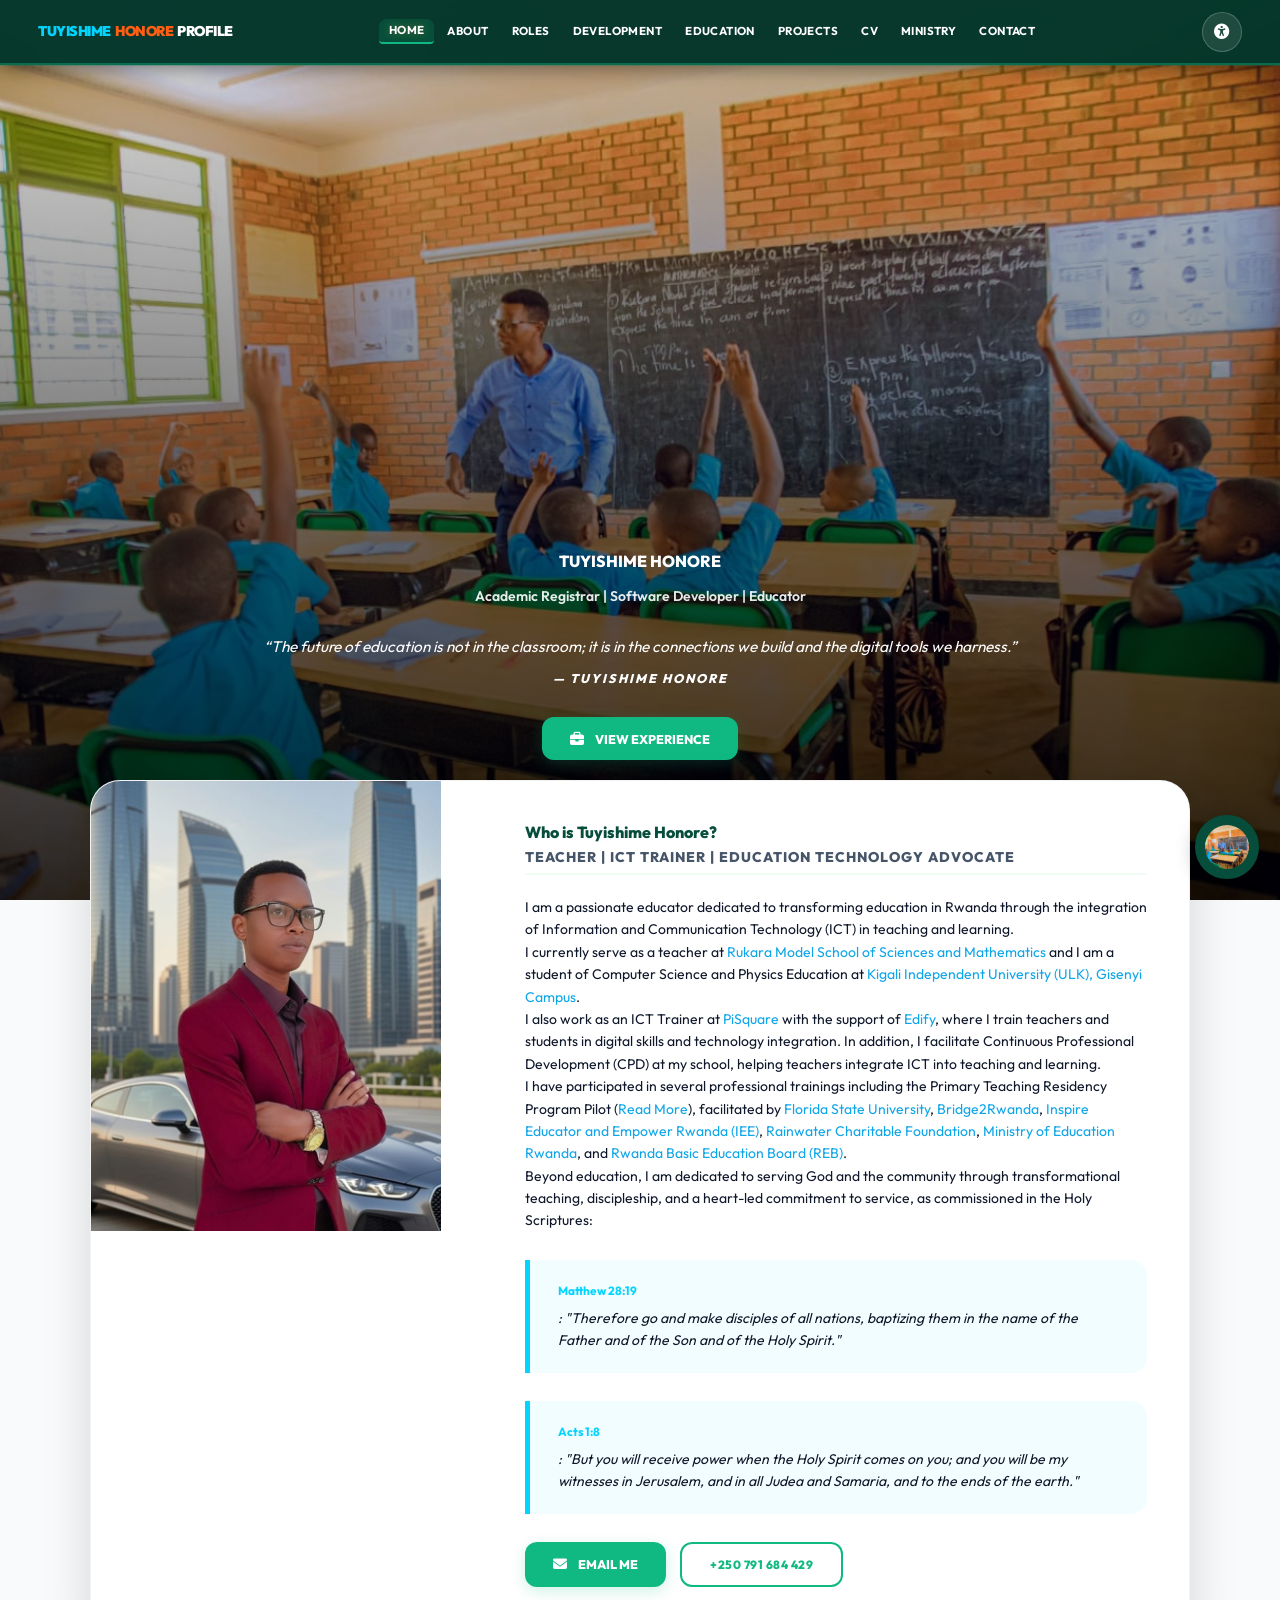
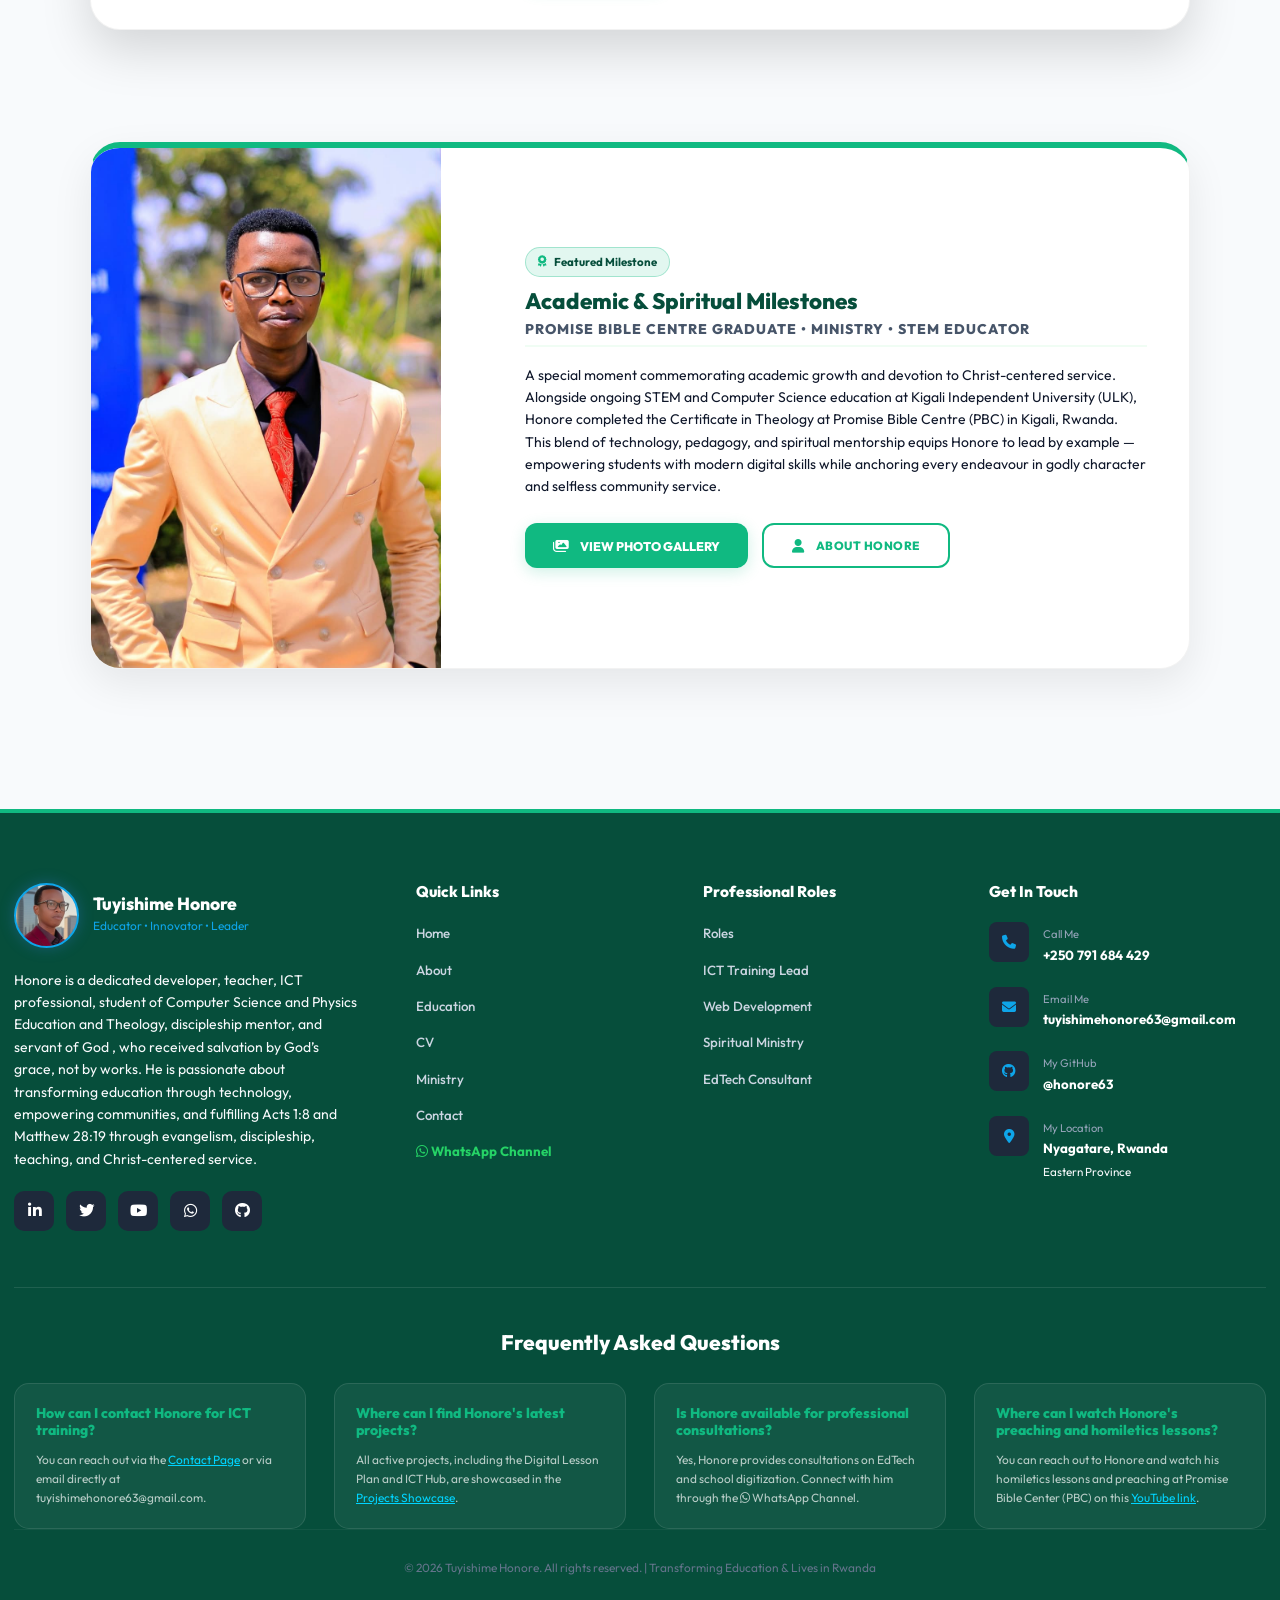
==== commit ea8e706f: "feat: add proper PWA icons (PNG 192/512/180) from profile photo for Android & iOS home screen instal" ====
--- a/frontend/index.html
+++ b/frontend/index.html
@@ -8,6 +8,9 @@
     <link rel="stylesheet" href="https://cdnjs.cloudflare.com/ajax/libs/font-awesome/6.7.2/css/all.min.css" />
     
   <link rel="icon" type="image/jpeg" href="assets/images/WhatsApp%20Image%202026-10-12%20at%205.53.36%20PM.jpeg" />
+  <link rel="apple-touch-icon" sizes="180x180" href="assets/images/apple-touch-icon.png" />
+  <link rel="icon" type="image/png" sizes="512x512" href="assets/images/icon-512.png" />
+  <link rel="icon" type="image/png" sizes="192x192" href="assets/images/icon-192.png" />
 
   <link rel="manifest" href="manifest.json">
   <meta name="apple-mobile-web-app-capable" content="yes">
